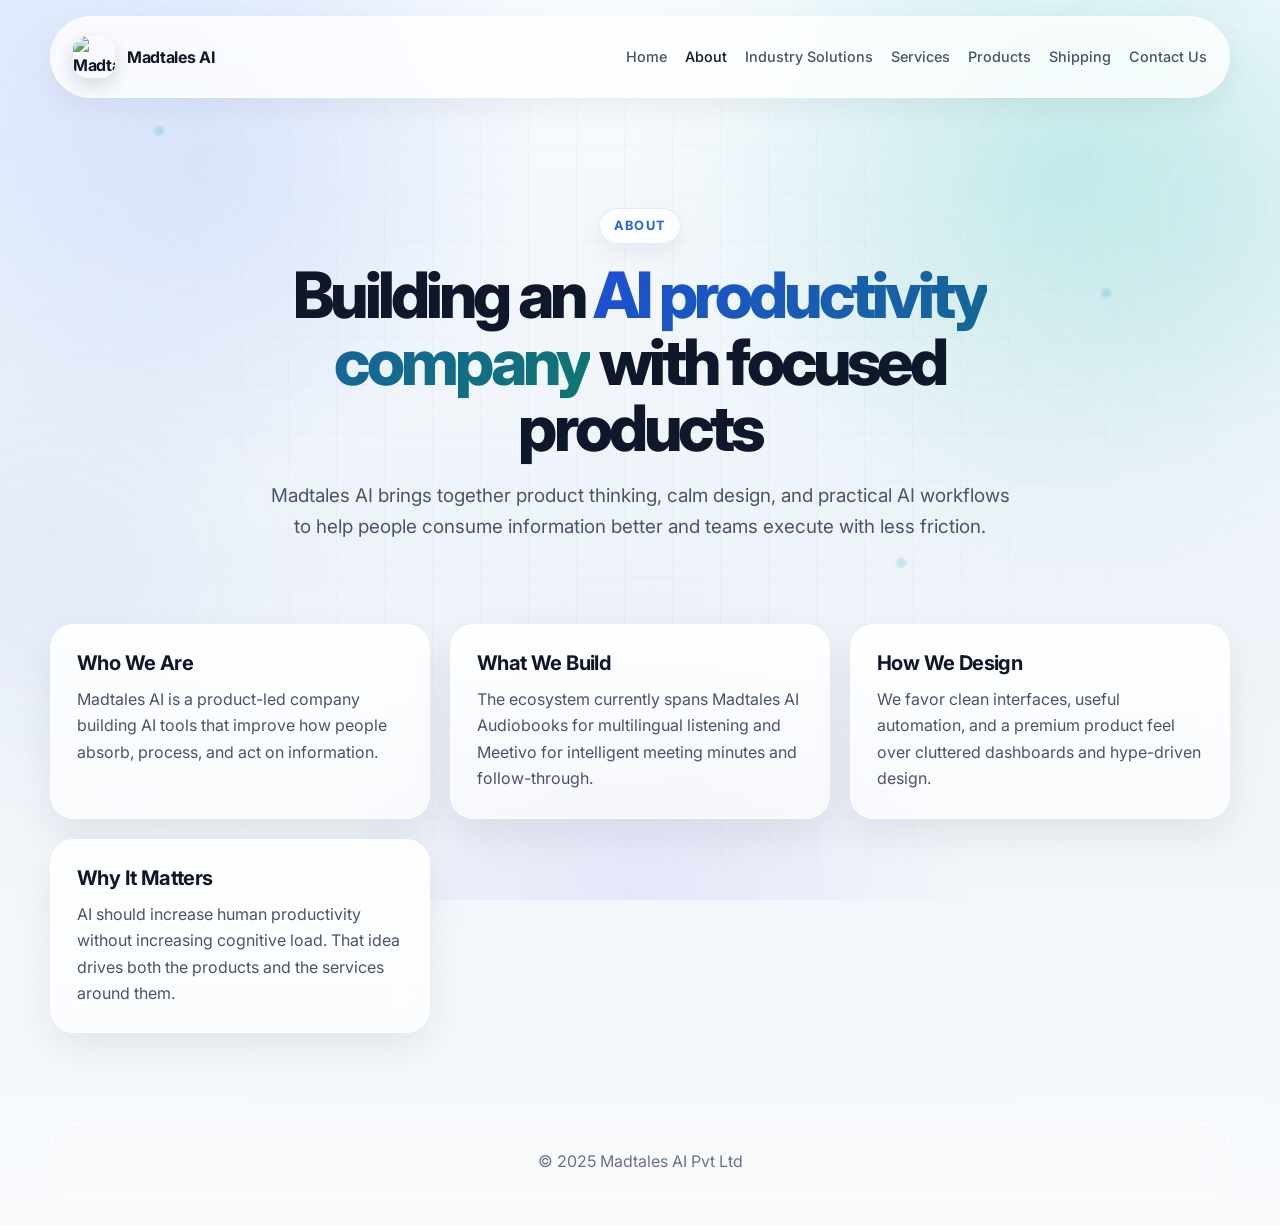
==== about.html @ e560801c "Meetivo updates" ====
<!DOCTYPE html>
<html lang="en">
<head>
  <meta charset="UTF-8">
  <meta name="viewport" content="width=device-width, initial-scale=1.0">
  <title>About | Madtales AI</title>
  <meta name="description" content="Learn about Madtales AI, the company behind Madtales AI Audiobooks and Meetivo, focused on AI productivity, AI audiobooks, and meeting intelligence.">
  <meta name="robots" content="index, follow">
  <link rel="canonical" href="https://madtalesai.com/about.html">
  <meta property="og:title" content="About | Madtales AI">
  <meta property="og:description" content="The AI productivity company behind Madtales and Meetivo.">
  <meta property="og:type" content="website">
  <meta property="og:url" content="https://madtalesai.com/about.html">
  <meta property="og:image" content="https://madtalesai.com/app_icon.png">
  <meta name="twitter:card" content="summary_large_image">
  <meta name="twitter:title" content="About | Madtales AI">
  <meta name="twitter:description" content="The AI productivity company behind Madtales and Meetivo.">
  <meta name="twitter:image" content="https://madtalesai.com/app_icon.png">
  <link rel="icon" href="MADTALES LOGO.jpeg">
  <link rel="preconnect" href="https://fonts.googleapis.com">
  <link rel="preconnect" href="https://fonts.gstatic.com" crossorigin>
  <link href="https://fonts.googleapis.com/css2?family=Inter:wght@400;500;600;700;800&display=swap" rel="stylesheet">
  <link rel="stylesheet" href="style.css">
</head>
<body>
  <div class="bg-decoration"></div>
  <div class="particles">
    <div class="particle"></div><div class="particle"></div><div class="particle"></div><div class="particle"></div><div class="particle"></div>
  </div>
  <div class="glow-orb glow-orb-1"></div>
  <div class="glow-orb glow-orb-2"></div>

  <div class="page-shell">
    <nav class="navbar">
      <a href="index.html" class="nav-brand">
        <img src="app_icon.png" alt="Madtales AI logo" class="logo">
        <span class="nav-brand-text">Madtales AI</span>
      </a>
      <div class="nav-right">
        <button class="nav-toggle" id="navToggle" aria-label="Open menu">&#9776;</button>
        <div class="nav-links" id="navLinks">
          <a href="index.html">Home</a>
          <a href="about.html" class="active">About</a>
          <a href="solutions.html">Industry Solutions</a>
          <a href="services.html">Services</a>
          <a href="products.html">Products</a>
          <a href="shipping.html">Shipping</a>
          <a href="index.html#contact">Contact Us</a>
        </div>
      </div>
    </nav>

    <section class="main">
      <div class="main-content fade-in">
        <span class="main-badge">About</span>
        <h1 class="main-title">Building an <span class="main-highlight">AI productivity company</span> with focused products</h1>
        <p class="main-subtitle">Madtales AI brings together product thinking, calm design, and practical AI workflows to help people consume information better and teams execute with less friction.</p>
      </div>
    </section>

    <section class="about-section">
      <div class="about-grid">
        <div class="about-card fade-in">
          <h3>Who We Are</h3>
          <p>Madtales AI is a product-led company building AI tools that improve how people absorb, process, and act on information.</p>
        </div>
        <div class="about-card fade-in">
          <h3>What We Build</h3>
          <p>The ecosystem currently spans Madtales AI Audiobooks for multilingual listening and Meetivo for intelligent meeting minutes and follow-through.</p>
        </div>
        <div class="about-card fade-in">
          <h3>How We Design</h3>
          <p>We favor clean interfaces, useful automation, and a premium product feel over cluttered dashboards and hype-driven design.</p>
        </div>
        <div class="about-card fade-in">
          <h3>Why It Matters</h3>
          <p>AI should increase human productivity without increasing cognitive load. That idea drives both the products and the services around them.</p>
        </div>
      </div>
    </section>

    <footer class="footer">
      <p>&copy; 2025 Madtales AI Pvt Ltd</p>
    </footer>
  </div>

  <script src="script.js"></script>
</body>
</html>
---- style.css ----
:root {
  --bg: #f5f7fb;
  --bg-elevated: rgba(255, 255, 255, 0.72);
  --bg-elevated-strong: rgba(255, 255, 255, 0.9);
  --bg-panel: #ffffff;
  --bg-dark: #0f172a;
  --text: #0f172a;
  --text-soft: #475569;
  --text-muted: #64748b;
  --text-inverse: #f8fafc;
  --line: rgba(148, 163, 184, 0.28);
  --line-strong: rgba(100, 116, 139, 0.36);
  --brand: #2563eb;
  --brand-strong: #1d4ed8;
  --brand-soft: rgba(37, 99, 235, 0.12);
  --accent: #14b8a6;
  --accent-soft: rgba(20, 184, 166, 0.14);
  --violet-soft: rgba(99, 102, 241, 0.14);
  --shadow-lg: 0 24px 72px rgba(15, 23, 42, 0.12);
  --shadow-md: 0 16px 38px rgba(15, 23, 42, 0.08);
  --shadow-sm: 0 8px 20px rgba(15, 23, 42, 0.06);
  --gradient-brand: linear-gradient(135deg, #2563eb 0%, #14b8a6 100%);
  --gradient-surface: linear-gradient(180deg, rgba(255, 255, 255, 0.88), rgba(255, 255, 255, 0.6));
  --radius-xl: 32px;
  --radius-lg: 24px;
  --radius-md: 18px;
  --radius-sm: 12px;
  --nav-height: 82px;
  --font-main: "Inter", -apple-system, BlinkMacSystemFont, "Segoe UI", sans-serif;
}

* {
  box-sizing: border-box;
  margin: 0;
  padding: 0;
}

html {
  scroll-behavior: smooth;
}

body {
  font-family: var(--font-main);
  background:
    radial-gradient(circle at top left, rgba(37, 99, 235, 0.09), transparent 32%),
    radial-gradient(circle at 85% 12%, rgba(20, 184, 166, 0.1), transparent 30%),
    linear-gradient(180deg, #f8fbff 0%, #eef3f9 46%, #f8fafc 100%);
  color: var(--text);
  line-height: 1.65;
  -webkit-font-smoothing: antialiased;
  overflow-x: hidden;
}

body::before {
  content: "";
  position: fixed;
  inset: 0;
  background-image:
    linear-gradient(rgba(148, 163, 184, 0.05) 1px, transparent 1px),
    linear-gradient(90deg, rgba(148, 163, 184, 0.05) 1px, transparent 1px);
  background-size: 48px 48px;
  mask-image: radial-gradient(circle at center, black 35%, transparent 78%);
  pointer-events: none;
  z-index: -5;
}

a {
  color: inherit;
}

img,
video {
  display: block;
  max-width: 100%;
}

.bg-decoration,
.particles,
.glow-orb,
.bg-svg {
  position: fixed;
  inset: 0;
  pointer-events: none;
}

.bg-decoration {
  background:
    radial-gradient(circle at 16% 18%, rgba(37, 99, 235, 0.09), transparent 25%),
    radial-gradient(circle at 82% 20%, rgba(20, 184, 166, 0.12), transparent 26%),
    radial-gradient(circle at 50% 100%, rgba(99, 102, 241, 0.1), transparent 30%);
  z-index: -4;
}

.particles {
  z-index: -3;
}

.particle {
  position: absolute;
  width: 10px;
  height: 10px;
  border-radius: 999px;
  background: linear-gradient(135deg, rgba(37, 99, 235, 0.12), rgba(20, 184, 166, 0.26));
  filter: blur(1px);
  animation: float 14s linear infinite;
}

.particle:nth-child(1) { top: 14%; left: 12%; animation-delay: -1s; }
.particle:nth-child(2) { top: 32%; left: 86%; animation-delay: -5s; }
.particle:nth-child(3) { top: 74%; left: 18%; animation-delay: -9s; }
.particle:nth-child(4) { top: 62%; left: 70%; animation-delay: -3s; }
.particle:nth-child(5) { top: 86%; left: 54%; animation-delay: -7s; }
.particle:nth-child(6) { top: 22%; left: 48%; animation-delay: -11s; }
.particle:nth-child(7) { top: 52%; left: 8%; animation-delay: -2s; }
.particle:nth-child(8) { top: 8%; left: 66%; animation-delay: -6s; }
.particle:nth-child(9) { top: 46%; left: 42%; animation-delay: -10s; }
.particle:nth-child(10) { top: 90%; left: 88%; animation-delay: -4s; }

.glow-orb {
  z-index: -2;
  border-radius: 50%;
  filter: blur(90px);
  opacity: 0.36;
}

.glow-orb-1 {
  inset: auto auto 18% -8%;
  width: 320px;
  height: 320px;
  background: rgba(37, 99, 235, 0.14);
}

.glow-orb-2 {
  inset: 8% -6% auto auto;
  width: 280px;
  height: 280px;
  background: rgba(20, 184, 166, 0.16);
}

.glow-orb-3 {
  inset: 45% auto auto 38%;
  width: 200px;
  height: 200px;
  background: rgba(99, 102, 241, 0.12);
}

.page-shell {
  position: relative;
  z-index: 1;
}

.container {
  width: min(1180px, calc(100% - 48px));
  margin: 0 auto;
}

.navbar {
  position: sticky;
  top: 0;
  z-index: 1000;
  display: flex;
  align-items: center;
  justify-content: space-between;
  gap: 20px;
  width: min(1180px, calc(100% - 24px));
  height: var(--nav-height);
  margin: 16px auto 0;
  padding: 16px 22px;
  border: 1px solid rgba(255, 255, 255, 0.72);
  border-radius: 999px;
  background: rgba(255, 255, 255, 0.78);
  backdrop-filter: blur(20px);
  box-shadow: 0 10px 30px rgba(15, 23, 42, 0.06);
}

.minimal-navbar {
  border-radius: 24px;
}

.nav-brand {
  display: inline-flex;
  align-items: center;
  gap: 12px;
  text-decoration: none;
  color: var(--text);
  font-weight: 700;
  letter-spacing: -0.02em;
}

.nav-brand-text {
  font-size: 1rem;
}

.logo {
  width: 42px;
  height: 42px;
  border-radius: 14px;
  object-fit: cover;
  box-shadow: 0 8px 18px rgba(15, 23, 42, 0.14);
}

.nav-right {
  display: flex;
  align-items: center;
  gap: 18px;
}

.nav-links {
  display: flex;
  align-items: center;
  gap: 18px;
}

.nav-links a {
  color: var(--text-soft);
  text-decoration: none;
  font-size: 0.9rem;
  font-weight: 500;
  transition: color 0.2s ease, opacity 0.2s ease;
}

.nav-links a:hover,
.nav-links a.active {
  color: var(--text);
}

.nav-actions {
  display: flex;
  align-items: center;
  gap: 10px;
}

.nav-toggle {
  display: none;
  width: 44px;
  height: 44px;
  border: 1px solid var(--line);
  border-radius: 14px;
  background: rgba(255, 255, 255, 0.68);
  color: var(--text);
  font-size: 1.3rem;
  line-height: 1;
  cursor: pointer;
}

.button,
.nav-cta,
.cta-link,
.product-cta,
.contact-email {
  display: inline-flex;
  align-items: center;
  justify-content: center;
  gap: 10px;
  min-height: 48px;
  padding: 0 20px;
  border-radius: 999px;
  font-size: 0.9rem;
  font-weight: 600;
  text-decoration: none;
  transition: transform 0.25s ease, box-shadow 0.25s ease, background 0.25s ease, border-color 0.25s ease;
}

.button:hover,
.nav-cta:hover,
.cta-link:hover,
.product-cta:hover,
.contact-email:hover {
  transform: translateY(-2px);
}

.button-primary,
.nav-cta,
.product-cta {
  border: 1px solid transparent;
  color: var(--text-inverse);
  background: var(--gradient-brand);
  box-shadow: 0 16px 30px rgba(37, 99, 235, 0.2);
}

.button-secondary,
.cta-link,
.contact-email,
.button-ghost {
  border: 1px solid var(--line);
  color: var(--text);
  background: rgba(255, 255, 255, 0.66);
  backdrop-filter: blur(18px);
}

.button-ghost {
  min-height: 44px;
  padding: 0 16px;
}

.main,
.page-hero {
  padding: 110px 0 40px;
}

.main {
  min-height: auto;
  text-align: center;
}

.main-content,
.page-hero-content {
  width: min(860px, calc(100% - 48px));
  margin: 0 auto;
}

.main-badge,
.eyebrow {
  display: inline-flex;
  align-items: center;
  gap: 10px;
  min-height: 36px;
  padding: 0 14px;
  border: 1px solid rgba(37, 99, 235, 0.12);
  border-radius: 999px;
  background: rgba(255, 255, 255, 0.72);
  box-shadow: 0 10px 24px rgba(15, 23, 42, 0.06);
  color: var(--brand);
  font-size: 0.8rem;
  font-weight: 700;
  letter-spacing: 0.08em;
  text-transform: uppercase;
}

.main-title,
.hero-title {
  margin-top: 18px;
  font-size: clamp(2.3rem, 5vw, 4.8rem);
  line-height: 1.04;
  letter-spacing: -0.06em;
  font-weight: 800;
}

.main-subtitle,
.hero-subtitle {
  max-width: 760px;
  margin: 18px auto 0;
  color: var(--text-soft);
  font-size: clamp(1rem, 1.5vw, 1.18rem);
}

.main-highlight,
.hero-highlight,
.gradient-text {
  background: linear-gradient(135deg, #1d4ed8 0%, #0f766e 100%);
  -webkit-background-clip: text;
  background-clip: text;
  color: transparent;
}

.hero {
  padding: 54px 0 40px;
}

.hero-grid,
.hero-main {
  display: grid;
  grid-template-columns: 1.08fr 0.92fr;
  gap: 34px;
  align-items: center;
  width: min(1180px, calc(100% - 48px));
  margin: 0 auto;
}

.hero-copy,
.hero-content {
  display: flex;
  flex-direction: column;
  align-items: flex-start;
}

.hero-copy .hero-subtitle,
.hero-content .hero-subtitle,
.hero-content .subtitle {
  margin-left: 0;
  margin-right: 0;
  max-width: 680px;
}

.hero-actions,
.hero-cta-row {
  display: flex;
  flex-wrap: wrap;
  gap: 14px;
  margin-top: 28px;
}

.hero-metrics,
.stats-row {
  display: grid;
  grid-template-columns: repeat(3, minmax(0, 1fr));
  gap: 14px;
  width: 100%;
  margin-top: 30px;
}

.metric,
.stat-chip {
  display: flex;
  flex-direction: column;
  justify-content: flex-start;
  min-height: 100%;
  padding: 16px 18px;
  border: 1px solid var(--line);
  border-radius: 20px;
  background: rgba(255, 255, 255, 0.58);
  backdrop-filter: blur(18px);
}

.metric strong,
.stat-chip strong {
  display: block;
  font-size: 1.4rem;
  line-height: 1;
  letter-spacing: -0.04em;
  white-space: nowrap;
}

.metric-highlight {
  color: #1d4ed8;
}

.metric > span,
.stat-chip > span {
  display: block;
  margin-top: 8px;
  color: var(--text-muted);
  font-size: 0.92rem;
}

.glass-panel,
.hero-visual,
.feature-card,
.about-card,
.insight-card,
.story-card,
.shipping-card,
.contact-card,
.privacy-policy,
.legal-container,
.feature-list-card,
.solution-card,
.product-showcase,
.product-detail-card,
.visual-card,
.compare-card,
.spotlight-card,
.service-panel,
.cta-panel,
.product-card,
.media-frame,
.tile,
.about-tile,
.mt100-visual {
  background: var(--gradient-surface);
  border: 1px solid rgba(255, 255, 255, 0.75);
  box-shadow: var(--shadow-md);
  backdrop-filter: blur(18px);
}

.hero-visual,
.media-frame,
.product-showcase,
.visual-card {
  position: relative;
  overflow: hidden;
  border-radius: var(--radius-xl);
}

.hero-visual {
  padding: 26px;
}

.hero-visual::before,
.product-showcase::before,
.visual-card::before {
  content: "";
  position: absolute;
  inset: 0;
  background:
    radial-gradient(circle at top left, rgba(37, 99, 235, 0.16), transparent 34%),
    radial-gradient(circle at bottom right, rgba(20, 184, 166, 0.18), transparent 36%);
  pointer-events: none;
}

.hero-visual-card {
  position: relative;
  padding: 28px;
  border-radius: 28px;
  background:
    radial-gradient(circle at top left, rgba(37, 99, 235, 0.22), transparent 28%),
    radial-gradient(circle at bottom right, rgba(20, 184, 166, 0.18), transparent 30%),
    linear-gradient(180deg, rgba(15, 23, 42, 0.98), rgba(15, 23, 42, 0.92));
  color: var(--text-inverse);
  min-height: 460px;
  box-shadow:
    inset 0 1px 0 rgba(255, 255, 255, 0.06),
    0 24px 60px rgba(15, 23, 42, 0.2);
}

.hero-visual-card .visual-label {
  display: inline-flex;
  min-height: 30px;
  padding: 0 12px;
  border-radius: 999px;
  align-items: center;
  background: rgba(255, 255, 255, 0.08);
  font-size: 0.8rem;
  color: rgba(248, 250, 252, 0.78);
}

.visual-topbar {
  display: flex;
  align-items: center;
  justify-content: space-between;
  gap: 16px;
  margin-bottom: 18px;
}

.visual-dots {
  display: inline-flex;
  gap: 8px;
}

.visual-dots span {
  width: 10px;
  height: 10px;
  border-radius: 999px;
  background: rgba(255, 255, 255, 0.2);
}

.visual-dots span:nth-child(1) {
  background: rgba(248, 113, 113, 0.8);
}

.visual-dots span:nth-child(2) {
  background: rgba(250, 204, 21, 0.8);
}

.visual-dots span:nth-child(3) {
  background: rgba(74, 222, 128, 0.8);
}

.visual-status {
  display: inline-flex;
  align-items: center;
  gap: 10px;
  min-height: 32px;
  padding: 0 12px;
  border-radius: 999px;
  background: rgba(255, 255, 255, 0.06);
  border: 1px solid rgba(255, 255, 255, 0.08);
  font-size: 0.78rem;
  color: rgba(226, 232, 240, 0.82);
}

.visual-status::before {
  content: "";
  width: 8px;
  height: 8px;
  border-radius: 999px;
  background: #22c55e;
  box-shadow: 0 0 12px rgba(34, 197, 94, 0.6);
}

.hero-visual-card h3 {
  margin-top: 18px;
  font-size: clamp(1.8rem, 4vw, 2.5rem);
  line-height: 1.05;
  letter-spacing: -0.04em;
}

.hero-visual-card p {
  margin-top: 14px;
  color: rgba(226, 232, 240, 0.78);
}

.visual-stack {
  display: grid;
  gap: 16px;
  margin-top: 28px;
}

.visual-meta-strip {
  display: grid;
  grid-template-columns: repeat(3, minmax(0, 1fr));
  gap: 12px;
}

.visual-meta-card {
  padding: 14px 14px 12px;
  border-radius: 16px;
  background: rgba(255, 255, 255, 0.06);
  border: 1px solid rgba(255, 255, 255, 0.08);
}

.visual-meta-card strong {
  display: block;
  font-size: 0.95rem;
  color: #f8fafc;
}

.visual-meta-card span {
  display: block;
  margin-top: 6px;
  font-size: 0.8rem;
  color: rgba(226, 232, 240, 0.72);
}

.visual-chip-row {
  display: flex;
  flex-wrap: wrap;
  gap: 10px;
}

.visual-chip {
  display: inline-flex;
  min-height: 36px;
  align-items: center;
  padding: 0 14px;
  border: 1px solid rgba(255, 255, 255, 0.12);
  border-radius: 999px;
  background: rgba(255, 255, 255, 0.06);
  font-size: 0.88rem;
}

.dashboard-grid {
  display: grid;
  grid-template-columns: repeat(auto-fit, minmax(220px, 1fr));
  gap: 24px;
  align-items: stretch;
}

.dashboard-card {
  padding: 18px;
  border-radius: 20px;
  background: rgba(255, 255, 255, 0.06);
  border: 1px solid rgba(255, 255, 255, 0.08);
}

.dashboard-card h4 {
  font-size: 0.92rem;
  color: rgba(226, 232, 240, 0.76);
  font-weight: 600;
}

.dashboard-card strong {
  display: block;
  margin-top: 14px;
  font-size: 2rem;
  letter-spacing: -0.04em;
}

.dashboard-list {
  display: grid;
  gap: 10px;
  margin-top: 14px;
}

.dashboard-list-item {
  padding: 12px 14px;
  border-radius: 16px;
  background: rgba(255, 255, 255, 0.07);
  font-size: 0.92rem;
}

.section,
.products,
.features-section,
.insights,
.about-section,
.privacy-policy-section,
.legal,
.shipping,
.solutions-layout,
.page-section {
  padding: 42px 0 90px;
}

.section-header {
  width: min(760px, 100%);
  margin: 0 auto 28px;
  text-align: center;
}

.section-header.align-left {
  margin-left: 0;
  text-align: left;
}

.section-header h2 {
  font-size: clamp(1.8rem, 3.6vw, 2.8rem);
  line-height: 1.08;
  letter-spacing: -0.05em;
}

.section-subtitle {
  margin-top: 14px;
  color: var(--text-soft);
  font-size: 0.98rem;
}

.grid-2,
.products-container,
.split-grid,
.compare-grid,
.cta-grid,
.solution-split,
.service-grid {
  display: grid;
  grid-template-columns: repeat(2, minmax(0, 1fr));
  gap: 24px;
}

.grid-3,
.features-grid,
.about-grid,
.insights-grid,
.stories-grid,
.shipping-grid,
.product-grid,
.solution-grid,
.value-grid,
.card-grid {
  display: grid;
  grid-template-columns: repeat(3, minmax(0, 1fr));
  gap: 20px;
}

.grid-4,
.mini-grid {
  display: grid;
  grid-template-columns: repeat(4, minmax(0, 1fr));
  gap: 18px;
}

.feature-card,
.about-card,
.insight-card,
.story-card,
.shipping-card,
.product-card,
.solution-card,
.service-panel,
.tile,
.about-tile,
.spotlight-card {
  border-radius: var(--radius-lg);
  padding: 26px;
  transition: transform 0.28s ease, box-shadow 0.28s ease, border-color 0.28s ease;
  position: relative;
  overflow: hidden;
}

.product-card {
  display: flex;
  flex-direction: column;
}

.feature-card:hover,
.about-card:hover,
.insight-card:hover,
.story-card:hover,
.shipping-card:hover,
.product-card:hover,
.solution-card:hover,
.service-panel:hover,
.tile:hover,
.about-tile:hover,
.spotlight-card:hover {
  transform: translateY(-6px);
  box-shadow: var(--shadow-lg);
}

.feature-card::before,
.product-card::before,
.compare-card::before,
.product-detail-card::before,
.product-showcase::after,
.visual-card::after {
  content: "";
  position: absolute;
  inset: 0;
  background: linear-gradient(135deg, rgba(255, 255, 255, 0.22), transparent 42%);
  pointer-events: none;
}

.feature-card h3,
.about-card h3,
.insight-card h3,
.story-card h3,
.shipping-card h3,
.product-card h3,
.solution-card h3,
.service-panel h3,
.spotlight-card h3 {
  font-size: 1.26rem;
  line-height: 1.15;
  letter-spacing: -0.03em;
}

.feature-card p,
.about-card p,
.insight-card p,
.story-card p,
.shipping-card p,
.shipping-card li,
.product-card p,
.solution-card p,
.service-panel p,
.spotlight-card p,
.privacy-policy p,
.privacy-policy li,
.legal p,
.legal li {
  color: var(--text-soft);
}

.feature-card p,
.about-card p,
.insight-card p,
.story-card p,
.shipping-card p,
.product-card p,
.solution-card p,
.service-panel p,
.spotlight-card p {
  margin-top: 12px;
}

.feature-list,
.product-features,
.list-stack,
.bullet-list {
  display: grid;
  gap: 14px;
  margin-top: 24px;
}

.feature-item,
.list-item {
  display: flex;
  gap: 14px;
  align-items: flex-start;
  padding: 16px 18px;
  border: 1px solid rgba(148, 163, 184, 0.24);
  border-radius: 18px;
  background: rgba(255, 255, 255, 0.58);
}

.feature-icon {
  position: relative;
  width: 42px;
  height: 42px;
  flex: 0 0 42px;
  border-radius: 14px;
  background: linear-gradient(145deg, rgba(37, 99, 235, 0.2), rgba(20, 184, 166, 0.2));
  border: 1px solid rgba(148, 163, 184, 0.22);
  color: transparent;
  display: inline-flex;
  align-items: center;
  justify-content: center;
  font-size: 0;
  overflow: hidden;
}

.feature-icon::before {
  content: "";
  position: absolute;
  top: 9px;
  left: 9px;
  right: 9px;
  height: 12px;
  border-radius: 7px;
  background: linear-gradient(135deg, rgba(59, 130, 246, 0.9), rgba(20, 184, 166, 0.72));
}

.feature-icon::after {
  content: "";
  position: absolute;
  left: 9px;
  right: 12px;
  bottom: 10px;
  height: 3px;
  border-radius: 999px;
  background: rgba(255, 255, 255, 0.88);
  box-shadow: 0 -7px 0 0 rgba(255, 255, 255, 0.5);
}

.icon-pill,
.story-icon,
.insight-icon,
.vision-icon {
  width: 42px;
  height: 42px;
  flex: 0 0 42px;
  border-radius: 14px;
  background: linear-gradient(135deg, rgba(37, 99, 235, 0.16), rgba(20, 184, 166, 0.2));
  color: var(--brand);
  display: inline-flex;
  align-items: center;
  justify-content: center;
  font-size: 1rem;
  font-weight: 700;
}

.feature-text h4,
.list-item h4 {
  font-size: 1rem;
  line-height: 1.2;
}

.feature-text p,
.list-item p {
  margin-top: 6px;
  color: var(--text-soft);
  font-size: 0.94rem;
}

.tile-image {
  width: 100%;
  aspect-ratio: 16 / 10;
  overflow: hidden;
  border-radius: 20px;
  background: rgba(255, 255, 255, 0.68);
  border: 1px solid rgba(148, 163, 184, 0.22);
}

.tile-image img,
.media-frame img,
.media-frame video {
  width: 100%;
  height: 100%;
  object-fit: cover;
}

.showcase-banner {
  padding: 20px;
  border-radius: 24px;
  background: linear-gradient(135deg, rgba(37, 99, 235, 0.08), rgba(20, 184, 166, 0.08));
  border: 1px solid rgba(148, 163, 184, 0.2);
}

.showcase-kicker {
  color: var(--brand);
  font-size: 0.8rem;
  font-weight: 700;
  letter-spacing: 0.1em;
  text-transform: uppercase;
}

.showcase-title {
  margin-top: 10px;
  font-size: clamp(1.55rem, 3.5vw, 2.35rem);
  line-height: 1.06;
  letter-spacing: -0.04em;
}

.showcase-text {
  margin-top: 10px;
  color: var(--text-soft);
}

.hero-carousel,
.carousel-container,
.carousel,
.carousel-slides,
.carousel-nav,
.hero-carousel-track,
.hero-carousel-slide,
.hero-dot,
.hero-carousel-dots {
  all: unset;
}

.value-strip,
.mt100-value-grid {
  display: grid;
  grid-template-columns: repeat(3, minmax(0, 1fr));
  gap: 16px;
  margin-top: 26px;
}

.value-pill,
.mt100-value {
  padding: 18px;
  border-radius: 18px;
  border: 1px solid rgba(148, 163, 184, 0.24);
  background: rgba(255, 255, 255, 0.58);
  text-align: center;
  font-weight: 600;
}

.solution-layout,
.product-layout {
  display: grid;
  gap: 24px;
}

.product-showcase,
.product-detail-card,
.feature-list-card,
.compare-card,
.cta-panel,
.contact-card,
.privacy-policy,
.legal-container,
.mt100-visual {
  border-radius: var(--radius-xl);
  padding: 30px;
}

.product-detail-card h2,
.feature-list-card h2,
.compare-card h2,
.cta-panel h2,
.contact-card h2,
.privacy-policy h3,
.legal h2 {
  line-height: 1.08;
  letter-spacing: -0.04em;
}

.product-kicker {
  font-size: 0.8rem;
  font-weight: 700;
  letter-spacing: 0.12em;
  text-transform: uppercase;
  color: var(--brand);
}

.product-title {
  margin-top: 12px;
  font-size: clamp(2rem, 4.4vw, 3.5rem);
  line-height: 1.03;
  letter-spacing: -0.05em;
}

.product-description {
  margin-top: 14px;
  color: var(--text-soft);
  font-size: 0.98rem;
}

.mini-stat-row {
  display: flex;
  flex-wrap: wrap;
  gap: 12px;
  margin-top: 20px;
}

.mini-stat {
  display: inline-flex;
  align-items: center;
  min-height: 38px;
  padding: 0 14px;
  border-radius: 999px;
  background: rgba(255, 255, 255, 0.66);
  border: 1px solid rgba(148, 163, 184, 0.22);
  color: var(--text-soft);
  font-size: 0.88rem;
}

.mini-stat.emphasis,
.visual-chip.emphasis {
  color: #1e3a8a;
  border-color: rgba(96, 165, 250, 0.28);
  background: rgba(59, 130, 246, 0.16);
  font-weight: 700;
}

.visual-card {
  padding: 22px;
}

.visual-card img,
.visual-card video {
  border-radius: 22px;
}

.visual-note {
  margin-top: 14px;
  color: var(--text-muted);
  font-size: 0.92rem;
}

.compare-card ul,
.privacy-policy ul,
.legal ul,
.shipping-card ul {
  margin-top: 12px;
  padding-left: 18px;
}

.compare-card li,
.privacy-policy li,
.legal li,
.shipping-card li {
  margin-top: 8px;
}

.cta-panel,
.contact-card {
  text-align: center;
}

.cta-panel p,
.contact-card p {
  max-width: 680px;
  margin: 14px auto 0;
  color: var(--text-soft);
}

.contact-buttons {
  display: flex;
  flex-wrap: wrap;
  justify-content: center;
  gap: 12px;
  margin-top: 28px;
}

.app-link-card,
.integration-card {
  display: flex;
  flex-direction: column;
  justify-content: space-between;
  padding: 20px;
  border-radius: 22px;
  border: 1px solid rgba(255, 255, 255, 0.12);
  background: linear-gradient(180deg, rgba(255, 255, 255, 0.08), rgba(255, 255, 255, 0.05));
  color: var(--text-inverse);
  text-decoration: none;
  transition: transform 0.24s ease, background 0.24s ease, border-color 0.24s ease;
  min-height: 100%;
  box-shadow: inset 0 1px 0 rgba(255, 255, 255, 0.04);
}

.app-link-card:hover,
.integration-card:hover {
  transform: translateY(-4px);
  border-color: rgba(255, 255, 255, 0.24);
  background: rgba(255, 255, 255, 0.12);
}

.app-link-card img {
  width: 100%;
  aspect-ratio: 16 / 10;
  object-fit: cover;
  border-radius: 18px;
}

.app-link-card-top {
  width: 100%;
  min-height: 148px;
  border-radius: 18px;
  display: flex;
  align-items: stretch;
  justify-content: stretch;
}

.thumbnail-panel {
  position: relative;
  width: 100%;
  min-height: 148px;
  border-radius: 18px;
  overflow: hidden;
  border: 1px solid rgba(255, 255, 255, 0.12);
  background:
    radial-gradient(circle at top right, rgba(96, 165, 250, 0.22), transparent 24%),
    linear-gradient(145deg, rgba(37, 99, 235, 0.16), rgba(15, 23, 42, 0.18));
}

.thumbnail-panel.meetivo {
  background:
    radial-gradient(circle at top right, rgba(45, 212, 191, 0.22), transparent 24%),
    linear-gradient(145deg, rgba(20, 184, 166, 0.16), rgba(15, 23, 42, 0.18));
}

.thumbnail-panel.meetivo::before {
  content: "";
  position: absolute;
  inset: 14px;
  border-radius: 16px;
  background: linear-gradient(180deg, rgba(15, 23, 42, 0.36), rgba(255, 255, 255, 0.03));
  border: 1px solid rgba(255, 255, 255, 0.08);
}

.app-card-body {
  display: flex;
  flex-direction: column;
  flex-grow: 1;
  padding-top: 0;
}

.thumbnail-line {
  position: absolute;
  left: 20px;
  right: 20px;
  height: 12px;
  border-radius: 12px;
  background: linear-gradient(90deg, rgba(255, 255, 255, 0.88), rgba(191, 219, 254, 0.46));
}

.thumbnail-line.one {
  top: 24px;
  right: 44px;
}

.thumbnail-line.two {
  top: 44px;
  right: 58px;
  opacity: 0.82;
}

.thumbnail-line.three {
  top: 76px;
  right: 24px;
  opacity: 0.68;
}

.thumbnail-pill {
  position: absolute;
  left: 24px;
  bottom: 24px;
  min-height: 28px;
  padding: 0 12px;
  display: inline-flex;
  align-items: center;
  border-radius: 999px;
  background: rgba(255, 255, 255, 0.14);
  color: rgba(255, 255, 255, 0.9);
  font-size: 0.78rem;
  font-weight: 600;
}

.thumbnail-dot {
  position: absolute;
  width: 8px;
  height: 8px;
  border-radius: 999px;
  background: #67e8f9;
  box-shadow: 0 0 12px rgba(103, 232, 249, 0.6);
}

.thumbnail-dot.a {
  top: 22px;
  right: 24px;
}

.thumbnail-dot.b {
  top: 32px;
  right: 36px;
}

.thumbnail-dot.c {
  top: 22px;
  right: 48px;
}

.ai-avatar {
  position: relative;
  display: flex;
  align-items: center;
  justify-content: center;
  width: 64px;
  height: 64px;
  border-radius: 20px;
  background: linear-gradient(145deg, rgba(37, 99, 235, 0.28), rgba(20, 184, 166, 0.2));
  border: 1px solid rgba(255, 255, 255, 0.12);
  box-shadow: inset 0 1px 0 rgba(255, 255, 255, 0.1);
  margin: 18px 0 0 18px;
}

.ai-avatar::before,
.ai-avatar::after {
  content: "";
  position: absolute;
  top: 24px;
  width: 8px;
  height: 8px;
  border-radius: 999px;
  background: #dbeafe;
  box-shadow: 0 0 18px rgba(219, 234, 254, 0.45);
}

.ai-avatar::before {
  left: 18px;
}

.ai-avatar::after {
  right: 18px;
}

.ai-avatar span {
  position: absolute;
  bottom: 14px;
  width: 22px;
  height: 10px;
  border: 3px solid rgba(219, 234, 254, 0.82);
  border-top: 0;
  border-left-color: transparent;
  border-right-color: transparent;
  border-bottom-left-radius: 18px;
  border-bottom-right-radius: 18px;
  background: transparent;
}

.ai-avatar.meeting {
  background: linear-gradient(145deg, rgba(20, 184, 166, 0.24), rgba(99, 102, 241, 0.24));
}

.ai-avatar-grid {
  display: grid;
  grid-template-columns: repeat(auto-fit, minmax(120px, 1fr));
  gap: 16px;
  margin-top: 18px;
}

.ai-mini {
  position: relative;
  min-height: 112px;
  border-radius: 18px;
  background: linear-gradient(180deg, rgba(255, 255, 255, 0.08), rgba(255, 255, 255, 0.05));
  border: 1px solid rgba(255, 255, 255, 0.1);
  overflow: hidden;
  transition: transform 0.3s ease, border-color 0.3s ease, background 0.3s ease;
}

.ai-mini:hover {
  transform: translateY(-6px);
  border-color: rgba(255, 255, 255, 0.22);
  background: linear-gradient(180deg, rgba(255, 255, 255, 0.11), rgba(255, 255, 255, 0.06));
}

.ai-mini::before,
.ai-mini::after {
  content: "";
  position: absolute;
  top: 36px;
  width: 10px;
  height: 10px;
  border-radius: 999px;
  background: rgba(226, 232, 240, 0.92);
}

.ai-mini::before {
  left: 24px;
}

.ai-mini::after {
  right: 24px;
}

.ai-mini span {
  position: absolute;
  left: 50%;
  bottom: 28px;
  width: 24px;
  height: 3px;
  border-radius: 999px;
  background: rgba(226, 232, 240, 0.82);
  transform: translateX(-50%);
}

.app-link-card h4,
.integration-card h4 {
  margin-top: 0;
  font-size: 1.05rem;
  line-height: 1.2;
  color: #f8fafc;
}

.app-link-card p,
.integration-card p {
  margin-top: 8px;
  color: rgba(226, 232, 240, 0.8);
  font-size: 0.92rem;
}

.app-card-description {
  overflow: hidden;
  display: -webkit-box;
  -webkit-line-clamp: 3;
  -webkit-box-orient: vertical;
  min-height: 4.8em;
}

.app-card-badges {
  display: flex;
  flex-wrap: wrap;
  gap: 10px;
  margin-top: auto;
  padding-top: 18px;
}

.app-card-badges .visual-chip {
  min-height: 32px;
  padding: 6px 12px;
  color: rgba(248, 250, 252, 0.92);
}

.hero-visual-card .app-card-badges .visual-chip.emphasis {
  color: rgba(248, 250, 252, 0.92);
  border-color: rgba(255, 255, 255, 0.18);
  background: rgba(255, 255, 255, 0.08);
  font-weight: 600;
}

.product-card .hero-actions {
  margin-top: auto;
  padding-top: 24px;
}

.ai-feel-panel {
  position: relative;
  overflow: hidden;
}

.ai-feel-panel::after {
  content: "";
  position: absolute;
  inset: auto -30px -30px auto;
  width: 180px;
  height: 180px;
  border-radius: 50%;
  background: radial-gradient(circle, rgba(37, 99, 235, 0.18), transparent 62%);
  filter: blur(8px);
  pointer-events: none;
}

.ai-feel-panel::before {
  content: "";
  position: absolute;
  inset: 0;
  background:
    linear-gradient(180deg, rgba(255, 255, 255, 0.04), transparent 22%),
    radial-gradient(circle at 20% 0%, rgba(59, 130, 246, 0.08), transparent 28%);
  pointer-events: none;
}

.contact-layout {
  display: grid;
  grid-template-columns: 0.92fr 1.08fr;
  gap: 24px;
  align-items: stretch;
}

.contact-panel {
  text-align: left;
}

.contact-panel p {
  margin-top: 14px;
  color: var(--text-soft);
}

.contact-points {
  display: grid;
  gap: 12px;
  margin-top: 22px;
}

.contact-point {
  padding: 16px 18px;
  border-radius: 18px;
  border: 1px solid rgba(148, 163, 184, 0.22);
  background: rgba(255, 255, 255, 0.58);
}

.contact-point strong {
  display: block;
  font-size: 0.98rem;
}

.contact-point span {
  display: block;
  margin-top: 4px;
  color: var(--text-muted);
  font-size: 0.92rem;
}

.contact-form {
  display: grid;
  gap: 14px;
  text-align: left;
}

.form-grid {
  display: grid;
  grid-template-columns: repeat(2, minmax(0, 1fr));
  gap: 14px;
}

.form-field {
  display: grid;
  gap: 8px;
}

.form-field label {
  font-size: 0.9rem;
  font-weight: 600;
  color: var(--text-soft);
}

.form-field input,
.form-field select,
.form-field textarea {
  width: 100%;
  padding: 14px 16px;
  border: 1px solid rgba(148, 163, 184, 0.24);
  border-radius: 16px;
  background: rgba(255, 255, 255, 0.72);
  color: var(--text);
  font: inherit;
  resize: vertical;
}

.form-field input:focus,
.form-field select:focus,
.form-field textarea:focus {
  outline: none;
  border-color: rgba(37, 99, 235, 0.42);
  box-shadow: 0 0 0 4px rgba(37, 99, 235, 0.08);
}

.form-note {
  color: var(--text-muted);
  font-size: 0.88rem;
}

.privacy-policy,
.legal-container {
  width: min(980px, calc(100% - 48px));
  margin: 0 auto;
}

.privacy-policy h3,
.legal h3 {
  margin-top: 28px;
  font-size: 1.16rem;
  color: var(--brand);
}

.privacy-policy a,
.legal a {
  color: var(--brand-strong);
}

.shipping-grid,
.about-grid,
.insights-grid,
.features-grid {
  width: min(1180px, calc(100% - 48px));
  margin: 0 auto;
}

.footer {
  width: min(1180px, calc(100% - 48px));
  margin: 0 auto 26px;
  padding: 24px 28px;
  border: 1px solid rgba(255, 255, 255, 0.72);
  border-radius: 24px;
  background: rgba(248, 250, 252, 0.72);
  backdrop-filter: blur(18px);
  color: var(--text-muted);
  text-align: center;
}

.fade-in {
  opacity: 0;
  transform: translateY(28px);
  transition: opacity 0.7s ease, transform 0.7s ease;
}

.fade-in.visible,
.fade-in.show {
  opacity: 1;
  transform: translateY(0);
}

.sr-only {
  position: absolute;
  width: 1px;
  height: 1px;
  padding: 0;
  margin: -1px;
  overflow: hidden;
  clip: rect(0, 0, 0, 0);
  white-space: nowrap;
  border: 0;
}

@keyframes float {
  0% { transform: translate3d(0, 0, 0) scale(0.95); }
  50% { transform: translate3d(0, -18px, 0) scale(1.08); }
  100% { transform: translate3d(0, 0, 0) scale(0.95); }
}

@media (max-width: 1100px) {
  .hero-grid,
  .hero-main,
  .products-container,
  .split-grid,
  .compare-grid,
  .solution-split,
  .service-grid {
    grid-template-columns: 1fr;
  }

  .hero-visual-card {
    min-height: auto;
  }

  .grid-4,
  .mini-grid {
    grid-template-columns: repeat(2, minmax(0, 1fr));
  }

  .grid-3,
  .features-grid,
  .about-grid,
  .insights-grid,
  .stories-grid,
  .shipping-grid,
  .product-grid,
  .solution-grid,
  .value-grid,
  .card-grid {
    grid-template-columns: repeat(2, minmax(0, 1fr));
  }
}

@media (max-width: 860px) {
  .navbar {
    border-radius: 24px;
    padding: 14px 16px;
    height: auto;
    min-height: 72px;
    align-items: flex-start;
  }

  .nav-right {
    position: relative;
    margin-left: auto;
  }

  .nav-toggle {
    display: inline-flex;
    align-items: center;
    justify-content: center;
  }

  .nav-links {
    position: absolute;
    top: calc(100% + 10px);
    right: 0;
    min-width: 240px;
    padding: 16px;
    border: 1px solid rgba(255, 255, 255, 0.8);
    border-radius: 22px;
    background: rgba(248, 250, 252, 0.95);
    box-shadow: var(--shadow-md);
    display: none;
    flex-direction: column;
    align-items: flex-start;
    gap: 12px;
  }

  .nav-links.open {
    display: flex;
  }

  .nav-actions {
    display: none;
  }

  .hero,
  .main,
  .page-hero {
    padding-top: 78px;
  }

  .contact-layout {
    grid-template-columns: 1fr;
  }

  .hero-copy,
  .hero-content {
    align-items: center;
    text-align: center;
  }

  .hero-copy .hero-subtitle,
  .hero-content .hero-subtitle,
  .hero-content .subtitle {
    margin-left: auto;
    margin-right: auto;
  }

  .hero-actions,
  .hero-cta-row,
  .mini-stat-row {
    justify-content: center;
  }

  .visual-meta-strip {
    grid-template-columns: 1fr;
  }

  .hero-metrics,
  .stats-row,
  .value-strip,
  .mt100-value-grid {
    grid-template-columns: 1fr;
  }

  .dashboard-grid {
    grid-template-columns: 1fr;
  }
}

@media (max-width: 640px) {
  .container,
  .main-content,
  .page-hero-content,
  .hero-grid,
  .hero-main,
  .footer,
  .privacy-policy,
  .legal-container,
  .features-grid,
  .about-grid,
  .insights-grid,
  .shipping-grid {
    width: min(100% - 24px, 1180px);
  }

  .feature-card,
  .about-card,
  .insight-card,
  .story-card,
  .shipping-card,
  .product-card,
  .solution-card,
  .service-panel,
  .tile,
  .about-tile,
  .spotlight-card,
  .product-showcase,
  .product-detail-card,
  .feature-list-card,
  .compare-card,
  .cta-panel,
  .contact-card,
  .privacy-policy,
  .legal-container,
  .mt100-visual,
  .hero-visual,
  .visual-card {
    padding: 20px;
    border-radius: 22px;
  }

  .grid-3,
  .features-grid,
  .about-grid,
  .insights-grid,
  .stories-grid,
  .shipping-grid,
  .product-grid,
  .solution-grid,
  .value-grid,
  .card-grid,
  .grid-4,
  .mini-grid {
    grid-template-columns: 1fr;
  }

  .button,
  .nav-cta,
  .cta-link,
  .product-cta,
  .contact-email {
    width: 100%;
  }

  .form-grid {
    grid-template-columns: 1fr;
  }

  .hero-actions,
  .hero-cta-row,
  .contact-buttons {
    width: 100%;
  }
}
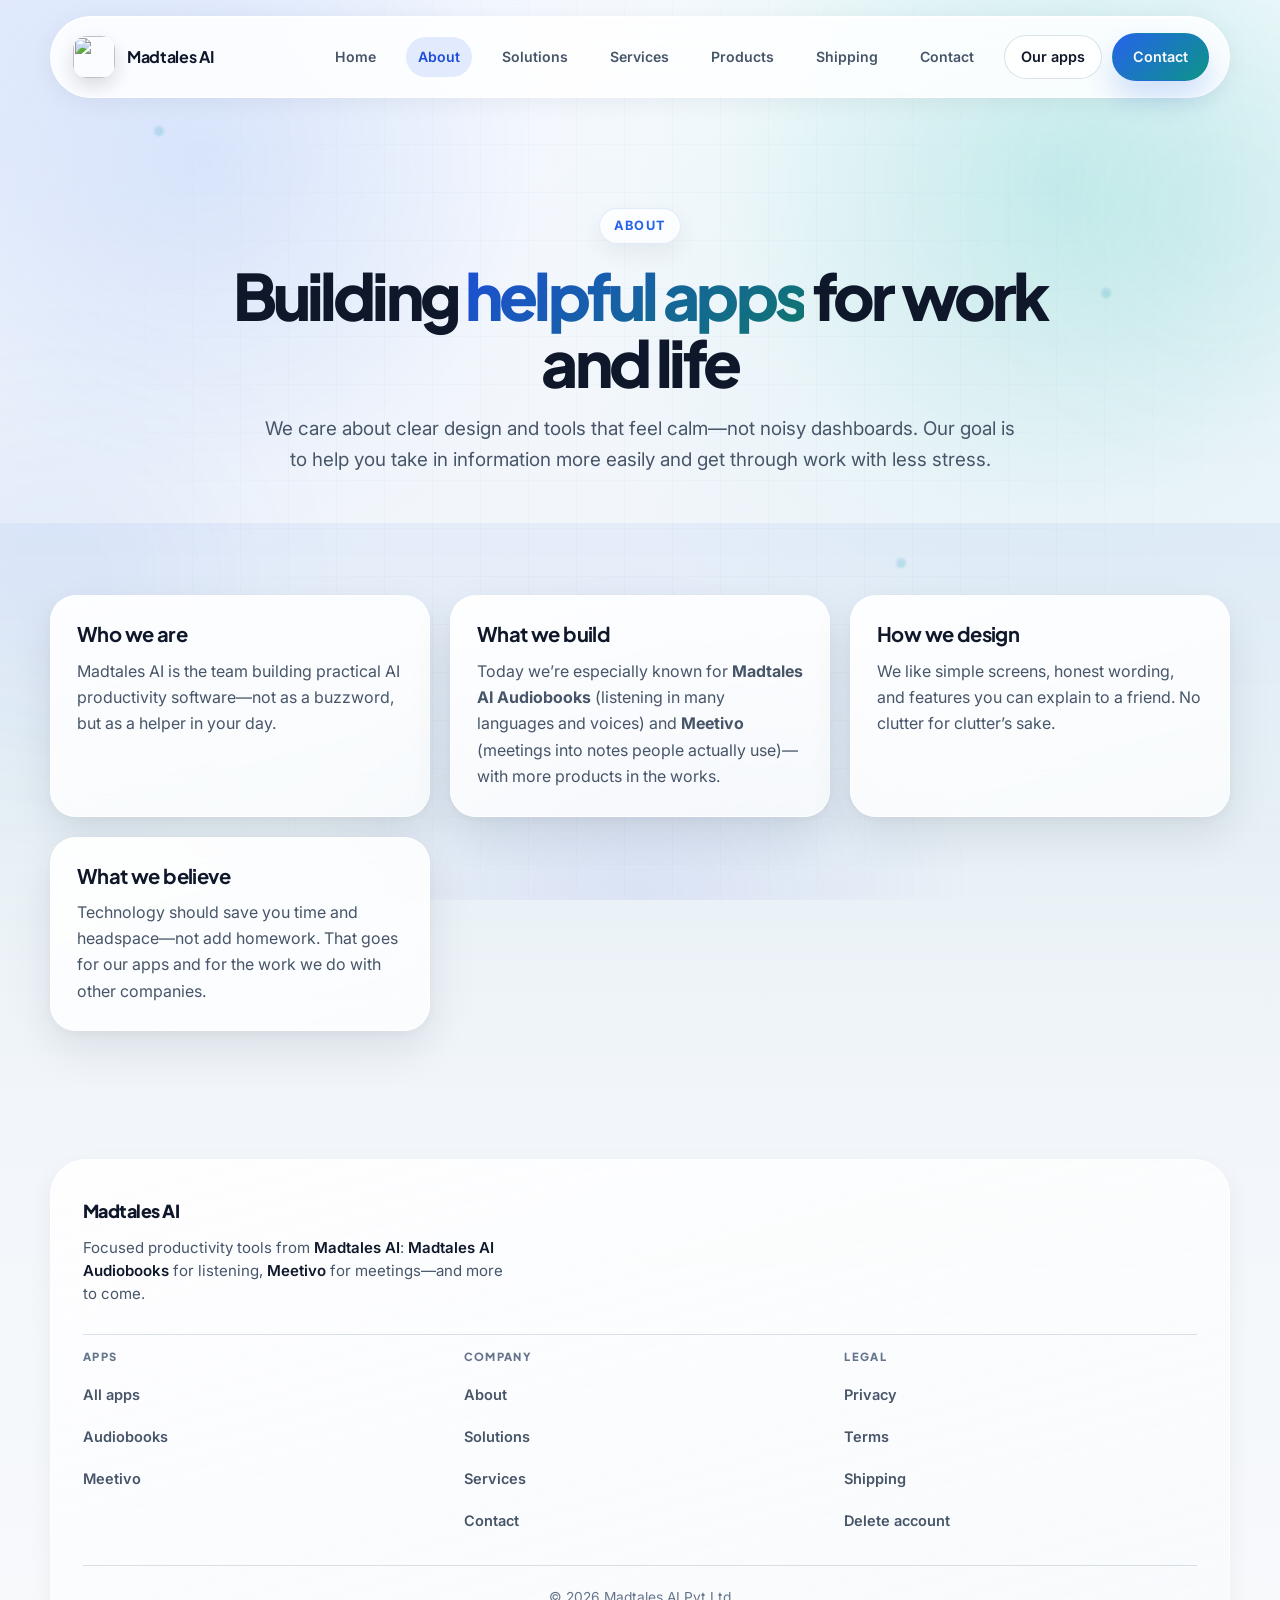
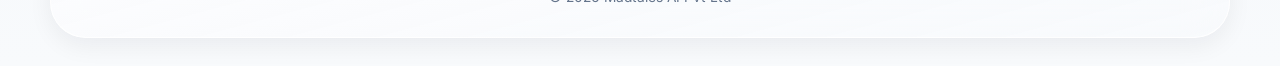
==== commit 1b4169d0: "Updated website" ====
--- a/about.html
+++ b/about.html
@@ -4,25 +4,23 @@
   <meta charset="UTF-8">
   <meta name="viewport" content="width=device-width, initial-scale=1.0">
   <title>About | Madtales AI</title>
-  <meta name="description" content="Learn about Madtales AI, the company behind Madtales AI Audiobooks and Meetivo, focused on AI productivity, AI audiobooks, and meeting intelligence.">
+  <meta name="description" content="Madtales AI builds audiobooks for listening, Meetivo for meeting notes, and more productivity tools. Here’s who we are.">
   <meta name="robots" content="index, follow">
   <link rel="canonical" href="https://madtalesai.com/about.html">
   <meta property="og:title" content="About | Madtales AI">
-  <meta property="og:description" content="The AI productivity company behind Madtales and Meetivo.">
+  <meta property="og:description" content="Madtales AI builds Madtales AI Audiobooks and Meetivo—focused apps for listening and meetings.">
   <meta property="og:type" content="website">
   <meta property="og:url" content="https://madtalesai.com/about.html">
   <meta property="og:image" content="https://madtalesai.com/app_icon.png">
   <meta name="twitter:card" content="summary_large_image">
   <meta name="twitter:title" content="About | Madtales AI">
-  <meta name="twitter:description" content="The AI productivity company behind Madtales and Meetivo.">
+  <meta name="twitter:description" content="We make audiobooks and meeting notes apps—plain and simple.">
   <meta name="twitter:image" content="https://madtalesai.com/app_icon.png">
   <link rel="icon" href="MADTALES LOGO.jpeg">
-  <link rel="preconnect" href="https://fonts.googleapis.com">
-  <link rel="preconnect" href="https://fonts.gstatic.com" crossorigin>
-  <link href="https://fonts.googleapis.com/css2?family=Inter:wght@400;500;600;700;800&display=swap" rel="stylesheet">
   <link rel="stylesheet" href="style.css">
 </head>
 <body>
+  <a class="skip-link" href="#main">Skip to content</a>
   <div class="bg-decoration"></div>
   <div class="particles">
     <div class="particle"></div><div class="particle"></div><div class="particle"></div><div class="particle"></div><div class="particle"></div>
@@ -31,56 +29,92 @@
   <div class="glow-orb glow-orb-2"></div>
 
   <div class="page-shell">
-    <nav class="navbar">
+    <nav class="navbar" aria-label="Main">
       <a href="index.html" class="nav-brand">
-        <img src="app_icon.png" alt="Madtales AI logo" class="logo">
+        <img src="app_icon.png" alt="" class="logo" width="42" height="42">
         <span class="nav-brand-text">Madtales AI</span>
       </a>
       <div class="nav-right">
-        <button class="nav-toggle" id="navToggle" aria-label="Open menu">&#9776;</button>
+        <button class="nav-toggle" id="navToggle" type="button" aria-label="Open menu" aria-expanded="false" aria-controls="navLinks">&#9776;</button>
         <div class="nav-links" id="navLinks">
           <a href="index.html">Home</a>
           <a href="about.html" class="active">About</a>
-          <a href="solutions.html">Industry Solutions</a>
+          <a href="solutions.html">Solutions</a>
           <a href="services.html">Services</a>
           <a href="products.html">Products</a>
           <a href="shipping.html">Shipping</a>
-          <a href="index.html#contact">Contact Us</a>
+          <a href="index.html#contact">Contact</a>
+          <div class="nav-drawer-cta">
+            <a href="products.html" class="button button-ghost nav-drawer-btn">Our apps</a>
+            <a href="index.html#contact" class="button button-primary nav-drawer-btn">Contact us</a>
+          </div>
+        </div>
+        <div class="nav-actions">
+          <a href="products.html" class="button button-ghost">Our apps</a>
+          <a href="index.html#contact" class="nav-cta">Contact</a>
         </div>
       </div>
     </nav>
 
+    <main id="main">
     <section class="main">
       <div class="main-content fade-in">
         <span class="main-badge">About</span>
-        <h1 class="main-title">Building an <span class="main-highlight">AI productivity company</span> with focused products</h1>
-        <p class="main-subtitle">Madtales AI brings together product thinking, calm design, and practical AI workflows to help people consume information better and teams execute with less friction.</p>
+        <h1 class="main-title">Building <span class="main-highlight">helpful apps</span> for work and life</h1>
+        <p class="main-subtitle">We care about clear design and tools that feel calm—not noisy dashboards. Our goal is to help you take in information more easily and get through work with less stress.</p>
       </div>
     </section>
 
-    <section class="about-section">
+    <section class="about-section section--band">
       <div class="about-grid">
         <div class="about-card fade-in">
-          <h3>Who We Are</h3>
-          <p>Madtales AI is a product-led company building AI tools that improve how people absorb, process, and act on information.</p>
+          <h3>Who we are</h3>
+          <p>Madtales AI is the team building practical AI productivity software—not as a buzzword, but as a helper in your day.</p>
         </div>
         <div class="about-card fade-in">
-          <h3>What We Build</h3>
-          <p>The ecosystem currently spans Madtales AI Audiobooks for multilingual listening and Meetivo for intelligent meeting minutes and follow-through.</p>
+          <h3>What we build</h3>
+          <p>Today we’re especially known for <strong>Madtales AI Audiobooks</strong> (listening in many languages and voices) and <strong>Meetivo</strong> (meetings into notes people actually use)—with more products in the works.</p>
         </div>
         <div class="about-card fade-in">
-          <h3>How We Design</h3>
-          <p>We favor clean interfaces, useful automation, and a premium product feel over cluttered dashboards and hype-driven design.</p>
+          <h3>How we design</h3>
+          <p>We like simple screens, honest wording, and features you can explain to a friend. No clutter for clutter’s sake.</p>
         </div>
         <div class="about-card fade-in">
-          <h3>Why It Matters</h3>
-          <p>AI should increase human productivity without increasing cognitive load. That idea drives both the products and the services around them.</p>
+          <h3>What we believe</h3>
+          <p>Technology should save you time and headspace—not add homework. That goes for our apps and for the work we do with other companies.</p>
         </div>
       </div>
     </section>
+    </main>
 
     <footer class="footer">
-      <p>&copy; 2025 Madtales AI Pvt Ltd</p>
+      <div class="footer-brand">
+        <span class="footer-logo">Madtales AI</span>
+        <p class="footer-tagline">Focused productivity tools from <strong>Madtales AI</strong>: <strong>Madtales AI Audiobooks</strong> for listening, <strong>Meetivo</strong> for meetings—and more to come.</p>
+      </div>
+      <div class="footer-grid">
+        <div class="footer-col">
+          <span class="footer-heading">Apps</span>
+          <a href="products.html">All apps</a>
+          <a href="madtales.html">Audiobooks</a>
+          <a href="meetivo.html">Meetivo</a>
+        </div>
+        <div class="footer-col">
+          <span class="footer-heading">Company</span>
+          <a href="about.html">About</a>
+          <a href="solutions.html">Solutions</a>
+          <a href="services.html">Services</a>
+          <a href="index.html#contact">Contact</a>
+        </div>
+        <div class="footer-col">
+          <span class="footer-heading">Legal</span>
+          <a href="privacy-policy.html">Privacy</a>
+          <a href="terms.html">Terms</a>
+          <a href="shipping.html">Shipping</a>
+          <a href="delete-account-info.html">Delete account</a>
+        </div>
+      </div>
+      <p class="footer-copy">&copy; 2026 Madtales AI Pvt Ltd</p>
     </footer>
   </div>
 
--- a/style.css
+++ b/style.css
@@ -1,38 +1,46 @@
+@import url("https://fonts.googleapis.com/css2?family=Plus+Jakarta+Sans:wght@500;600;700;800&family=Inter:wght@400;500;600;700&display=swap");
+
 :root {
-  --bg: #f5f7fb;
-  --bg-elevated: rgba(255, 255, 255, 0.72);
-  --bg-elevated-strong: rgba(255, 255, 255, 0.9);
+  --bg: #f4f6fc;
+  --bg-elevated: rgba(255, 255, 255, 0.78);
+  --bg-elevated-strong: rgba(255, 255, 255, 0.92);
   --bg-panel: #ffffff;
-  --bg-dark: #0f172a;
+  --bg-dark: #0c1222;
   --text: #0f172a;
   --text-soft: #475569;
   --text-muted: #64748b;
   --text-inverse: #f8fafc;
-  --line: rgba(148, 163, 184, 0.28);
-  --line-strong: rgba(100, 116, 139, 0.36);
+  --line: rgba(148, 163, 184, 0.32);
+  --line-strong: rgba(100, 116, 139, 0.4);
   --brand: #2563eb;
   --brand-strong: #1d4ed8;
-  --brand-soft: rgba(37, 99, 235, 0.12);
-  --accent: #14b8a6;
-  --accent-soft: rgba(20, 184, 166, 0.14);
+  --brand-soft: rgba(37, 99, 235, 0.14);
+  --accent: #0d9488;
+  --accent-soft: rgba(13, 148, 136, 0.16);
   --violet-soft: rgba(99, 102, 241, 0.14);
-  --shadow-lg: 0 24px 72px rgba(15, 23, 42, 0.12);
-  --shadow-md: 0 16px 38px rgba(15, 23, 42, 0.08);
-  --shadow-sm: 0 8px 20px rgba(15, 23, 42, 0.06);
-  --gradient-brand: linear-gradient(135deg, #2563eb 0%, #14b8a6 100%);
-  --gradient-surface: linear-gradient(180deg, rgba(255, 255, 255, 0.88), rgba(255, 255, 255, 0.6));
-  --radius-xl: 32px;
-  --radius-lg: 24px;
+  --shadow-lg: 0 28px 64px rgba(15, 23, 42, 0.11), 0 8px 24px rgba(15, 23, 42, 0.06);
+  --shadow-md: 0 18px 44px rgba(15, 23, 42, 0.09), 0 4px 12px rgba(15, 23, 42, 0.04);
+  --shadow-sm: 0 8px 24px rgba(15, 23, 42, 0.06);
+  --gradient-brand: linear-gradient(135deg, #2563eb 0%, #0d9488 100%);
+  --gradient-surface: linear-gradient(165deg, rgba(255, 255, 255, 0.94), rgba(255, 255, 255, 0.72));
+  --radius-xl: 36px;
+  --radius-lg: 26px;
   --radius-md: 18px;
   --radius-sm: 12px;
   --nav-height: 82px;
   --font-main: "Inter", -apple-system, BlinkMacSystemFont, "Segoe UI", sans-serif;
+  --font-display: "Plus Jakarta Sans", var(--font-main);
+  --ease-out: cubic-bezier(0.22, 1, 0.36, 1);
 }
 
 * {
   box-sizing: border-box;
   margin: 0;
   padding: 0;
+}
+
+figure {
+  margin: 0;
 }
 
 html {
@@ -68,6 +76,83 @@
   color: inherit;
 }
 
+h1,
+h2,
+h3,
+h4,
+h5,
+h6,
+.main-title,
+.hero-title,
+.product-title,
+.showcase-title,
+.section-header h2,
+.footer-logo,
+.nav-brand-text {
+  font-family: var(--font-display);
+}
+
+.skip-link {
+  position: absolute;
+  top: -120px;
+  left: 20px;
+  z-index: 10001;
+  padding: 12px 20px;
+  border-radius: var(--radius-sm);
+  background: var(--text);
+  color: var(--text-inverse);
+  font-family: var(--font-display);
+  font-weight: 700;
+  font-size: 0.9rem;
+  text-decoration: none;
+  box-shadow: var(--shadow-md);
+  transition: top 0.2s var(--ease-out);
+}
+
+.skip-link:focus {
+  top: 20px;
+  outline: 3px solid var(--accent);
+  outline-offset: 3px;
+}
+
+:focus-visible {
+  outline: 2px solid var(--brand);
+  outline-offset: 3px;
+}
+
+button:focus-visible,
+.nav-toggle:focus-visible,
+input:focus-visible,
+select:focus-visible,
+textarea:focus-visible {
+  outline: 2px solid var(--brand-strong);
+  outline-offset: 2px;
+}
+
+@media (prefers-reduced-motion: reduce) {
+  html {
+    scroll-behavior: auto;
+  }
+
+  .fade-in {
+    transition: opacity 0.35s ease;
+    transform: none !important;
+  }
+
+  .fade-in.visible,
+  .fade-in.show {
+    transform: none !important;
+  }
+
+  .particle {
+    animation: none !important;
+  }
+
+  .intro-tool-card:hover {
+    transform: none;
+  }
+}
+
 img,
 video {
   display: block;
@@ -147,6 +232,8 @@
 .page-shell {
   position: relative;
   z-index: 1;
+  padding-left: max(0px, env(safe-area-inset-left, 0px));
+  padding-right: max(0px, env(safe-area-inset-right, 0px));
 }
 
 .container {
@@ -165,12 +252,14 @@
   width: min(1180px, calc(100% - 24px));
   height: var(--nav-height);
   margin: 16px auto 0;
-  padding: 16px 22px;
-  border: 1px solid rgba(255, 255, 255, 0.72);
+  padding: 14px 20px 14px 22px;
+  border: 1px solid rgba(255, 255, 255, 0.85);
   border-radius: 999px;
-  background: rgba(255, 255, 255, 0.78);
-  backdrop-filter: blur(20px);
-  box-shadow: 0 10px 30px rgba(15, 23, 42, 0.06);
+  background: rgba(255, 255, 255, 0.86);
+  backdrop-filter: blur(24px) saturate(1.2);
+  box-shadow:
+    0 4px 24px rgba(15, 23, 42, 0.06),
+    0 1px 0 rgba(255, 255, 255, 0.9) inset;
 }
 
 .minimal-navbar {
@@ -214,14 +303,42 @@
 .nav-links a {
   color: var(--text-soft);
   text-decoration: none;
-  font-size: 0.9rem;
-  font-weight: 500;
-  transition: color 0.2s ease, opacity 0.2s ease;
-}
-
-.nav-links a:hover,
+  font-size: 0.88rem;
+  font-weight: 600;
+  padding: 8px 12px;
+  border-radius: 999px;
+  transition: color 0.2s var(--ease-out), background 0.2s var(--ease-out);
+}
+
+.nav-links a:hover {
+  color: var(--brand-strong);
+  background: rgba(37, 99, 235, 0.08);
+}
+
 .nav-links a.active {
-  color: var(--text);
+  color: var(--brand-strong);
+  background: rgba(37, 99, 235, 0.12);
+}
+
+.nav-drawer-cta {
+  display: none;
+}
+
+@media (max-width: 860px) {
+  .nav-drawer-cta {
+    display: flex;
+    flex-direction: column;
+    gap: 10px;
+    width: 100%;
+    margin-top: 14px;
+    padding-top: 14px;
+    border-top: 1px solid rgba(148, 163, 184, 0.35);
+  }
+
+  .nav-drawer-cta .nav-drawer-btn {
+    width: 100%;
+    justify-content: center;
+  }
 }
 
 .nav-actions {
@@ -232,15 +349,25 @@
 
 .nav-toggle {
   display: none;
-  width: 44px;
-  height: 44px;
+  width: 46px;
+  height: 46px;
   border: 1px solid var(--line);
-  border-radius: 14px;
-  background: rgba(255, 255, 255, 0.68);
+  border-radius: 16px;
+  background: rgba(255, 255, 255, 0.9);
   color: var(--text);
-  font-size: 1.3rem;
+  font-size: 1.35rem;
   line-height: 1;
   cursor: pointer;
+  transition: background 0.2s ease, border-color 0.2s ease, transform 0.15s ease;
+}
+
+.nav-toggle:hover {
+  background: #fff;
+  border-color: rgba(37, 99, 235, 0.25);
+}
+
+.nav-toggle:active {
+  transform: scale(0.97);
 }
 
 .button,
@@ -269,6 +396,19 @@
   transform: translateY(-2px);
 }
 
+.button:active,
+.nav-cta:active,
+.product-cta:active {
+  transform: translateY(0);
+}
+
+.button:disabled {
+  opacity: 0.65;
+  cursor: not-allowed;
+  transform: none;
+  pointer-events: none;
+}
+
 .button-primary,
 .nav-cta,
 .product-cta {
@@ -354,7 +494,416 @@
 }
 
 .hero {
-  padding: 54px 0 40px;
+  padding: 48px 0 56px;
+}
+
+.intro-strip {
+  padding: 36px 0 8px;
+  width: min(1180px, calc(100% - 48px));
+  margin: 0 auto;
+}
+
+.intro-strip-inner {
+  text-align: center;
+  max-width: 820px;
+  margin: 0 auto;
+}
+
+.intro-strip-eyebrow {
+  font-family: var(--font-display);
+  font-size: 0.72rem;
+  font-weight: 800;
+  letter-spacing: 0.14em;
+  text-transform: uppercase;
+  color: var(--brand-strong);
+  margin: 0 0 12px;
+}
+
+.intro-strip-title {
+  font-family: var(--font-display);
+  font-size: clamp(1.45rem, 3.2vw, 2.05rem);
+  font-weight: 800;
+  letter-spacing: -0.04em;
+  line-height: 1.12;
+  color: var(--text);
+  margin: 0;
+}
+
+.intro-strip-text {
+  margin: 14px auto 0;
+  max-width: 640px;
+  font-size: 1.02rem;
+  line-height: 1.65;
+  color: var(--text-soft);
+}
+
+.intro-strip-tools {
+  list-style: none;
+  margin: 28px 0 0;
+  padding: 0;
+  display: grid;
+  grid-template-columns: repeat(2, minmax(0, 1fr));
+  gap: 16px;
+  text-align: left;
+}
+
+.intro-tool-card {
+  display: flex;
+  flex-direction: column;
+  align-items: flex-start;
+  gap: 8px;
+  padding: 20px 20px 20px 18px;
+  border-radius: var(--radius-lg);
+  border: 1px solid var(--line);
+  background: linear-gradient(165deg, rgba(255, 255, 255, 0.95), rgba(248, 250, 252, 0.88));
+  box-shadow: var(--shadow-sm);
+  text-decoration: none;
+  color: inherit;
+  transition: transform 0.25s var(--ease-out), box-shadow 0.25s ease, border-color 0.2s ease;
+  min-height: 100%;
+}
+
+.intro-tool-card:hover {
+  transform: translateY(-4px);
+  box-shadow: var(--shadow-md);
+  border-color: rgba(37, 99, 235, 0.22);
+}
+
+.intro-tool-icon {
+  width: 44px;
+  height: 44px;
+  border-radius: 14px;
+  flex-shrink: 0;
+}
+
+.intro-tool-icon--listen {
+  background: linear-gradient(145deg, rgba(37, 99, 235, 0.2), rgba(13, 148, 136, 0.18));
+  border: 1px solid rgba(37, 99, 235, 0.15);
+  box-shadow: inset 0 1px 0 rgba(255, 255, 255, 0.6);
+}
+
+.intro-tool-icon--meet {
+  background: linear-gradient(145deg, rgba(13, 148, 136, 0.22), rgba(99, 102, 241, 0.14));
+  border: 1px solid rgba(13, 148, 136, 0.2);
+  box-shadow: inset 0 1px 0 rgba(255, 255, 255, 0.6);
+}
+
+.intro-tool-name {
+  font-family: var(--font-display);
+  font-weight: 800;
+  font-size: 1.05rem;
+  letter-spacing: -0.02em;
+  color: var(--text);
+}
+
+.intro-tool-desc {
+  font-size: 0.9rem;
+  color: var(--text-soft);
+  line-height: 1.45;
+}
+
+.hero-showcase {
+  position: relative;
+  z-index: 1;
+  width: 100%;
+}
+
+.hero-showcase-kicker {
+  font-family: var(--font-display);
+  font-size: 0.72rem;
+  font-weight: 800;
+  letter-spacing: 0.12em;
+  text-transform: uppercase;
+  color: rgba(248, 250, 252, 0.72);
+  margin: 0 0 6px;
+}
+
+.hero-showcase-lead {
+  margin: 0 0 22px;
+  font-size: 0.98rem;
+  line-height: 1.5;
+  color: rgba(226, 232, 240, 0.82);
+  max-width: 420px;
+}
+
+.hero-showcase-grid {
+  display: grid;
+  grid-template-columns: repeat(2, minmax(0, 1fr));
+  gap: 20px;
+  align-items: end;
+}
+
+figure.device-showcase {
+  margin: 0;
+  display: flex;
+  flex-direction: column;
+  gap: 12px;
+}
+
+.device-showcase-caption {
+  display: flex;
+  flex-direction: column;
+  gap: 2px;
+  order: -1;
+}
+
+.device-showcase-title {
+  font-family: var(--font-display);
+  font-weight: 800;
+  font-size: 0.95rem;
+  color: #f8fafc;
+  letter-spacing: -0.02em;
+}
+
+.device-showcase-sub {
+  font-size: 0.82rem;
+  color: rgba(226, 232, 240, 0.7);
+}
+
+.device-frame {
+  position: relative;
+  border-radius: 22px;
+  background: linear-gradient(145deg, rgba(255, 255, 255, 0.12), rgba(15, 23, 42, 0.5));
+  padding: 10px;
+  box-shadow:
+    0 24px 48px rgba(0, 0, 0, 0.35),
+    0 0 0 1px rgba(255, 255, 255, 0.1) inset;
+}
+
+.device-frame--phone {
+  max-width: 220px;
+  margin: 0 auto;
+  border-radius: 32px;
+  padding: 12px 10px 14px;
+}
+
+.device-frame-notch {
+  position: absolute;
+  top: 10px;
+  left: 50%;
+  transform: translateX(-50%);
+  width: 72px;
+  height: 22px;
+  background: #0f172a;
+  border-radius: 0 0 16px 16px;
+  z-index: 2;
+  box-shadow: 0 2px 8px rgba(0, 0, 0, 0.25);
+}
+
+.device-frame--phone .device-frame-screen {
+  border-radius: 22px;
+  overflow: hidden;
+  background: #0f172a;
+  aspect-ratio: 9 / 18.5;
+}
+
+.device-frame--browser .device-frame-screen {
+  border-radius: 0 0 14px 14px;
+  overflow: hidden;
+  background: #0f172a;
+  aspect-ratio: 16 / 10;
+}
+
+.device-frame-screen img {
+  width: 100%;
+  height: 100%;
+  object-fit: cover;
+  display: block;
+}
+
+.device-frame-bar {
+  display: flex;
+  align-items: center;
+  gap: 8px;
+  padding: 10px 12px;
+  background: rgba(15, 23, 42, 0.92);
+  border-radius: 14px 14px 0 0;
+  border-bottom: 1px solid rgba(255, 255, 255, 0.06);
+  min-width: 0;
+}
+
+.device-frame-dot {
+  width: 10px;
+  height: 10px;
+  border-radius: 999px;
+  background: rgba(255, 255, 255, 0.12);
+}
+
+.device-frame-dot:nth-child(1) {
+  background: #fb7185;
+}
+
+.device-frame-dot:nth-child(2) {
+  background: #fbbf24;
+}
+
+.device-frame-dot:nth-child(3) {
+  background: #34d399;
+}
+
+.device-frame-url {
+  flex: 1;
+  min-width: 0;
+  text-align: center;
+  font-size: 0.68rem;
+  color: rgba(226, 232, 240, 0.45);
+  font-family: ui-monospace, monospace;
+  overflow: hidden;
+  text-overflow: ellipsis;
+  white-space: nowrap;
+}
+
+.device-showcase-cta {
+  font-size: 0.88rem;
+  font-weight: 700;
+  color: rgba(147, 197, 253, 0.95);
+  text-decoration: none;
+  align-self: flex-start;
+  padding: 6px 0;
+  border-bottom: 2px solid rgba(147, 197, 253, 0.35);
+  transition: color 0.2s ease, border-color 0.2s ease;
+}
+
+.device-showcase-cta:hover {
+  color: #fff;
+  border-bottom-color: rgba(255, 255, 255, 0.55);
+}
+
+.hero-visual .hero-showcase {
+  padding: 22px 20px 24px;
+  border-radius: 26px;
+  background: linear-gradient(160deg, rgba(30, 41, 59, 0.95), rgba(15, 23, 42, 0.98));
+  box-shadow: var(--shadow-lg);
+}
+
+.product-card-media {
+  margin: -26px -26px 18px;
+  border-radius: var(--radius-lg) var(--radius-lg) 0 0;
+  overflow: hidden;
+}
+
+.product-card-frame {
+  position: relative;
+  border-radius: var(--radius-md);
+  overflow: hidden;
+  border: 1px solid rgba(148, 163, 184, 0.25);
+  background: linear-gradient(180deg, #f1f5f9, #e2e8f0);
+  aspect-ratio: 16 / 10;
+  box-shadow: 0 12px 32px rgba(15, 23, 42, 0.08);
+}
+
+.product-card-frame--tall {
+  aspect-ratio: 4 / 5;
+  max-height: 220px;
+}
+
+.product-card-img {
+  width: 100%;
+  height: 100%;
+  object-fit: cover;
+  display: block;
+}
+
+.product-card--no-media .product-card-media {
+  display: none;
+}
+
+.product-card--no-media {
+  background: linear-gradient(165deg, rgba(255, 255, 255, 0.92), rgba(241, 245, 249, 0.85));
+  border: 1px dashed rgba(37, 99, 235, 0.22);
+}
+
+.visual-card--showcase {
+  padding: 0;
+  overflow: hidden;
+  display: flex;
+  flex-direction: column;
+}
+
+.visual-card--showcase .media-label {
+  display: block;
+  padding: 14px 18px 10px;
+  font-family: var(--font-display);
+  font-size: 0.72rem;
+  font-weight: 800;
+  letter-spacing: 0.1em;
+  text-transform: uppercase;
+  color: var(--brand-strong);
+  background: linear-gradient(180deg, rgba(37, 99, 235, 0.08), transparent);
+  border-bottom: 1px solid rgba(148, 163, 184, 0.2);
+}
+
+.media-chrome {
+  margin: 0 16px;
+  border-radius: 16px;
+  overflow: hidden;
+  border: 1px solid rgba(148, 163, 184, 0.28);
+  background: #0f172a;
+  box-shadow: 0 16px 40px rgba(15, 23, 42, 0.12);
+  line-height: 0;
+}
+
+.media-chrome img {
+  width: 100%;
+  height: auto;
+  display: block;
+}
+
+.media-chrome--phoneish {
+  max-width: 280px;
+  margin: 0 auto;
+  border-radius: 24px;
+}
+
+.visual-card--showcase .visual-note {
+  padding: 16px 18px 20px;
+  margin: 0;
+}
+
+.split-grid--showcase {
+  gap: 28px;
+  align-items: stretch;
+}
+
+.section.section--band,
+.products.section--band,
+.about-section.section--band,
+.shipping.section--band {
+  position: relative;
+  padding: 72px 0;
+  margin: 8px 0;
+}
+
+.section.section--band::before,
+.products.section--band::before,
+.about-section.section--band::before,
+.shipping.section--band::before {
+  content: "";
+  position: absolute;
+  inset: 0;
+  left: 50%;
+  width: 100vw;
+  transform: translateX(-50%);
+  z-index: -1;
+  background: linear-gradient(
+    180deg,
+    rgba(37, 99, 235, 0.055) 0%,
+    rgba(13, 148, 136, 0.04) 45%,
+    transparent 100%
+  );
+  pointer-events: none;
+}
+
+.section.section--band .container,
+.products.section--band .container {
+  position: relative;
+  z-index: 1;
+}
+
+.about-section.section--band .about-grid,
+.shipping.section--band .shipping-grid {
+  position: relative;
+  z-index: 1;
 }
 
 .hero-grid,
@@ -365,6 +914,19 @@
   align-items: center;
   width: min(1180px, calc(100% - 48px));
   margin: 0 auto;
+}
+
+.hero-grid > *,
+.hero-main > *,
+.products-container > *,
+.split-grid > *,
+.compare-grid > *,
+.product-grid > *,
+.service-grid > *,
+.solution-split > *,
+.contact-layout > *,
+.cta-grid > * {
+  min-width: 0;
 }
 
 .hero-copy,
@@ -474,6 +1036,8 @@
 
 .hero-visual {
   padding: 26px;
+  background: linear-gradient(165deg, rgba(15, 23, 42, 0.04), rgba(37, 99, 235, 0.06));
+  border: 1px solid rgba(148, 163, 184, 0.2);
 }
 
 .hero-visual::before,
@@ -694,9 +1258,10 @@
 }
 
 .section-header h2 {
-  font-size: clamp(1.8rem, 3.6vw, 2.8rem);
-  line-height: 1.08;
-  letter-spacing: -0.05em;
+  font-size: clamp(1.85rem, 3.8vw, 2.95rem);
+  line-height: 1.06;
+  letter-spacing: -0.045em;
+  font-weight: 800;
 }
 
 .section-subtitle {
@@ -1147,6 +1712,34 @@
   background: rgba(255, 255, 255, 0.12);
 }
 
+.app-link-card {
+  position: relative;
+  padding-bottom: 52px;
+}
+
+.app-link-card::after {
+  content: "→";
+  position: absolute;
+  right: 20px;
+  bottom: 20px;
+  width: 40px;
+  height: 40px;
+  border-radius: 14px;
+  background: rgba(255, 255, 255, 0.12);
+  border: 1px solid rgba(255, 255, 255, 0.14);
+  display: flex;
+  align-items: center;
+  justify-content: center;
+  font-size: 1.1rem;
+  font-weight: 700;
+  transition: transform 0.25s var(--ease-out), background 0.25s ease;
+}
+
+.app-link-card:hover::after {
+  transform: translateX(4px);
+  background: rgba(255, 255, 255, 0.18);
+}
+
 .app-link-card img {
   width: 100%;
   aspect-ratio: 16 / 10;
@@ -1446,8 +2039,17 @@
 .contact-layout {
   display: grid;
   grid-template-columns: 0.92fr 1.08fr;
-  gap: 24px;
+  gap: 28px;
   align-items: stretch;
+}
+
+#contact .contact-card {
+  box-shadow: var(--shadow-md);
+}
+
+#contact .contact-card:has(form) {
+  border: 1px solid rgba(37, 99, 235, 0.12);
+  background: linear-gradient(165deg, rgba(255, 255, 255, 0.96), rgba(248, 250, 252, 0.88));
 }
 
 .contact-panel {
@@ -1485,6 +2087,7 @@
 }
 
 .contact-form {
+  position: relative;
   display: grid;
   gap: 14px;
   text-align: left;
@@ -1533,6 +2136,46 @@
   font-size: 0.88rem;
 }
 
+.contact-honeypot {
+  position: absolute;
+  width: 1px;
+  height: 1px;
+  padding: 0;
+  margin: -1px;
+  overflow: hidden;
+  clip: rect(0, 0, 0, 0);
+  white-space: nowrap;
+  border: 0;
+}
+
+.contact-honeypot label {
+  position: absolute;
+  width: 1px;
+  height: 1px;
+  padding: 0;
+  margin: -1px;
+  overflow: hidden;
+  clip: rect(0, 0, 0, 0);
+  white-space: nowrap;
+  border: 0;
+}
+
+.contact-form-status {
+  margin: 0;
+  min-height: 1.4em;
+  font-size: 0.92rem;
+  font-weight: 600;
+  color: var(--text-soft);
+}
+
+.contact-form-status--success {
+  color: #0f766e;
+}
+
+.contact-form-status--error {
+  color: #b91c1c;
+}
+
 .privacy-policy,
 .legal-container {
   width: min(980px, calc(100% - 48px));
@@ -1561,14 +2204,125 @@
 
 .footer {
   width: min(1180px, calc(100% - 48px));
-  margin: 0 auto 26px;
-  padding: 24px 28px;
-  border: 1px solid rgba(255, 255, 255, 0.72);
-  border-radius: 24px;
-  background: rgba(248, 250, 252, 0.72);
-  backdrop-filter: blur(18px);
+  margin: 56px auto 28px;
+  padding: 36px 32px 28px;
+  border: 1px solid rgba(255, 255, 255, 0.85);
+  border-radius: var(--radius-xl);
+  background: linear-gradient(165deg, rgba(255, 255, 255, 0.88), rgba(248, 250, 252, 0.75));
+  backdrop-filter: blur(20px) saturate(1.1);
   color: var(--text-muted);
+  text-align: left;
+  box-shadow: var(--shadow-sm);
+  display: flex;
+  flex-direction: column;
+  gap: 28px;
+}
+
+.footer-brand {
+  max-width: 420px;
+}
+
+.footer-logo {
+  display: block;
+  font-size: 1.12rem;
+  font-weight: 800;
+  color: var(--text);
+  letter-spacing: -0.03em;
+  margin-bottom: 10px;
+}
+
+.footer-tagline {
+  margin: 0;
+  font-size: 0.94rem;
+  line-height: 1.55;
+  color: var(--text-soft);
+}
+
+.footer-tagline strong {
+  color: var(--text);
+  font-weight: 600;
+}
+
+.footer-grid {
+  display: grid;
+  grid-template-columns: repeat(3, minmax(0, 1fr));
+  gap: 24px 28px;
+  padding-top: 12px;
+  border-top: 1px solid var(--line);
+}
+
+.footer-col {
+  display: flex;
+  flex-direction: column;
+  gap: 10px;
+}
+
+.footer-heading {
+  font-family: var(--font-display);
+  font-size: 0.7rem;
+  font-weight: 800;
+  letter-spacing: 0.12em;
+  text-transform: uppercase;
+  color: var(--text-muted);
+  margin-bottom: 4px;
+}
+
+.footer-col a {
+  font-size: 0.91rem;
+  font-weight: 600;
+  color: var(--text-soft);
+  text-decoration: none;
+  padding: 4px 0;
+  border-radius: 8px;
+  transition: color 0.2s ease, transform 0.2s ease;
+}
+
+.footer-col a:hover {
+  color: var(--brand-strong);
+}
+
+.footer-copy {
+  margin: 0;
+  padding-top: 20px;
+  border-top: 1px solid var(--line);
   text-align: center;
+  font-size: 0.86rem;
+  color: var(--text-muted);
+}
+
+.footer--compact {
+  text-align: center;
+  display: block;
+  padding: 28px 24px;
+}
+
+.footer--compact .footer-copy {
+  border-top: none;
+  padding-top: 0;
+}
+
+.footer--compact p {
+  margin: 0.35rem 0;
+}
+
+.footer--compact a {
+  color: var(--brand-strong);
+  font-weight: 600;
+  text-decoration: none;
+}
+
+.footer--compact a:hover {
+  text-decoration: underline;
+}
+
+.delete-account-page .navbar.minimal-navbar {
+  width: min(1180px, calc(100% - 24px));
+  margin: 16px auto 0;
+}
+
+.delete-account-page .footer.footer--compact {
+  width: min(1180px, calc(100% - 48px));
+  margin: 32px auto 48px;
 }
 
 .fade-in {
@@ -1602,6 +2356,10 @@
 }
 
 @media (max-width: 1100px) {
+  .footer-grid {
+    grid-template-columns: repeat(2, minmax(0, 1fr));
+  }
+
   .hero-grid,
   .hero-main,
   .products-container,
@@ -1610,6 +2368,14 @@
   .solution-split,
   .service-grid {
     grid-template-columns: 1fr;
+  }
+
+  .hero-showcase-grid {
+    grid-template-columns: 1fr;
+    gap: 28px;
+    max-width: min(480px, 100%);
+    margin-left: auto;
+    margin-right: auto;
   }
 
   .hero-visual-card {
@@ -1660,6 +2426,9 @@
     top: calc(100% + 10px);
     right: 0;
     min-width: 240px;
+    max-width: min(320px, calc(100vw - 24px));
+    max-height: min(70vh, 520px);
+    overflow-y: auto;
     padding: 16px;
     border: 1px solid rgba(255, 255, 255, 0.8);
     border-radius: 22px;
@@ -1669,6 +2438,7 @@
     flex-direction: column;
     align-items: flex-start;
     gap: 12px;
+    -webkit-overflow-scrolling: touch;
   }
 
   .nav-links.open {
@@ -1721,6 +2491,39 @@
 
   .dashboard-grid {
     grid-template-columns: 1fr;
+  }
+
+  .hero-visual .hero-showcase {
+    text-align: center;
+  }
+
+  .hero-showcase-kicker,
+  .hero-showcase-lead {
+    margin-left: auto;
+    margin-right: auto;
+  }
+
+  figure.device-showcase {
+    align-items: center;
+  }
+
+  figure.device-showcase .device-showcase-caption {
+    align-items: center;
+    text-align: center;
+  }
+
+  .device-showcase-cta {
+    align-self: center;
+  }
+}
+
+@media (max-width: 768px) {
+  .intro-strip-tools {
+    grid-template-columns: 1fr;
+  }
+
+  .intro-tool-card {
+    padding: 18px 16px;
   }
 }
 
@@ -1766,6 +2569,79 @@
     border-radius: 22px;
   }
 
+  .intro-strip {
+    width: min(100% - 24px, 1180px);
+    padding: 24px 0 4px;
+  }
+
+  .navbar {
+    width: min(1180px, calc(100% - 16px));
+    margin-top: 12px;
+    padding-left: 14px;
+    padding-right: 14px;
+  }
+
+  .nav-brand-text {
+    font-size: 0.94rem;
+  }
+
+  .section,
+  .products,
+  .features-section,
+  .insights,
+  .about-section,
+  .privacy-policy-section,
+  .legal,
+  .shipping,
+  .solutions-layout,
+  .page-section {
+    padding: 32px 0 56px;
+  }
+
+  .section.section--band,
+  .products.section--band,
+  .about-section.section--band,
+  .shipping.section--band {
+    padding: 48px 0;
+  }
+
+  .main,
+  .page-hero {
+    padding: 88px 0 28px;
+  }
+
+  .hero {
+    padding: 28px 0 40px;
+  }
+
+  .hero-showcase-grid {
+    max-width: none;
+    width: 100%;
+    gap: 24px;
+  }
+
+  .device-frame--phone {
+    max-width: min(220px, 72vw);
+  }
+
+  .media-chrome {
+    margin-left: 12px;
+    margin-right: 12px;
+  }
+
+  .media-chrome--phoneish {
+    max-width: min(280px, calc(100% - 24px));
+  }
+
+  .product-card-media {
+    margin: -20px -20px 16px;
+    border-radius: 22px 22px 0 0;
+  }
+
+  .hero-visual .hero-showcase {
+    padding: 18px 16px 20px;
+  }
+
   .grid-3,
   .features-grid,
   .about-grid,
@@ -1798,4 +2674,14 @@
   .contact-buttons {
     width: 100%;
   }
-}
+
+  .footer-grid {
+    grid-template-columns: 1fr;
+  }
+
+  .footer {
+    padding: 28px 20px 24px;
+    margin-top: 40px;
+    margin-bottom: max(20px, env(safe-area-inset-bottom, 0px));
+  }
+}
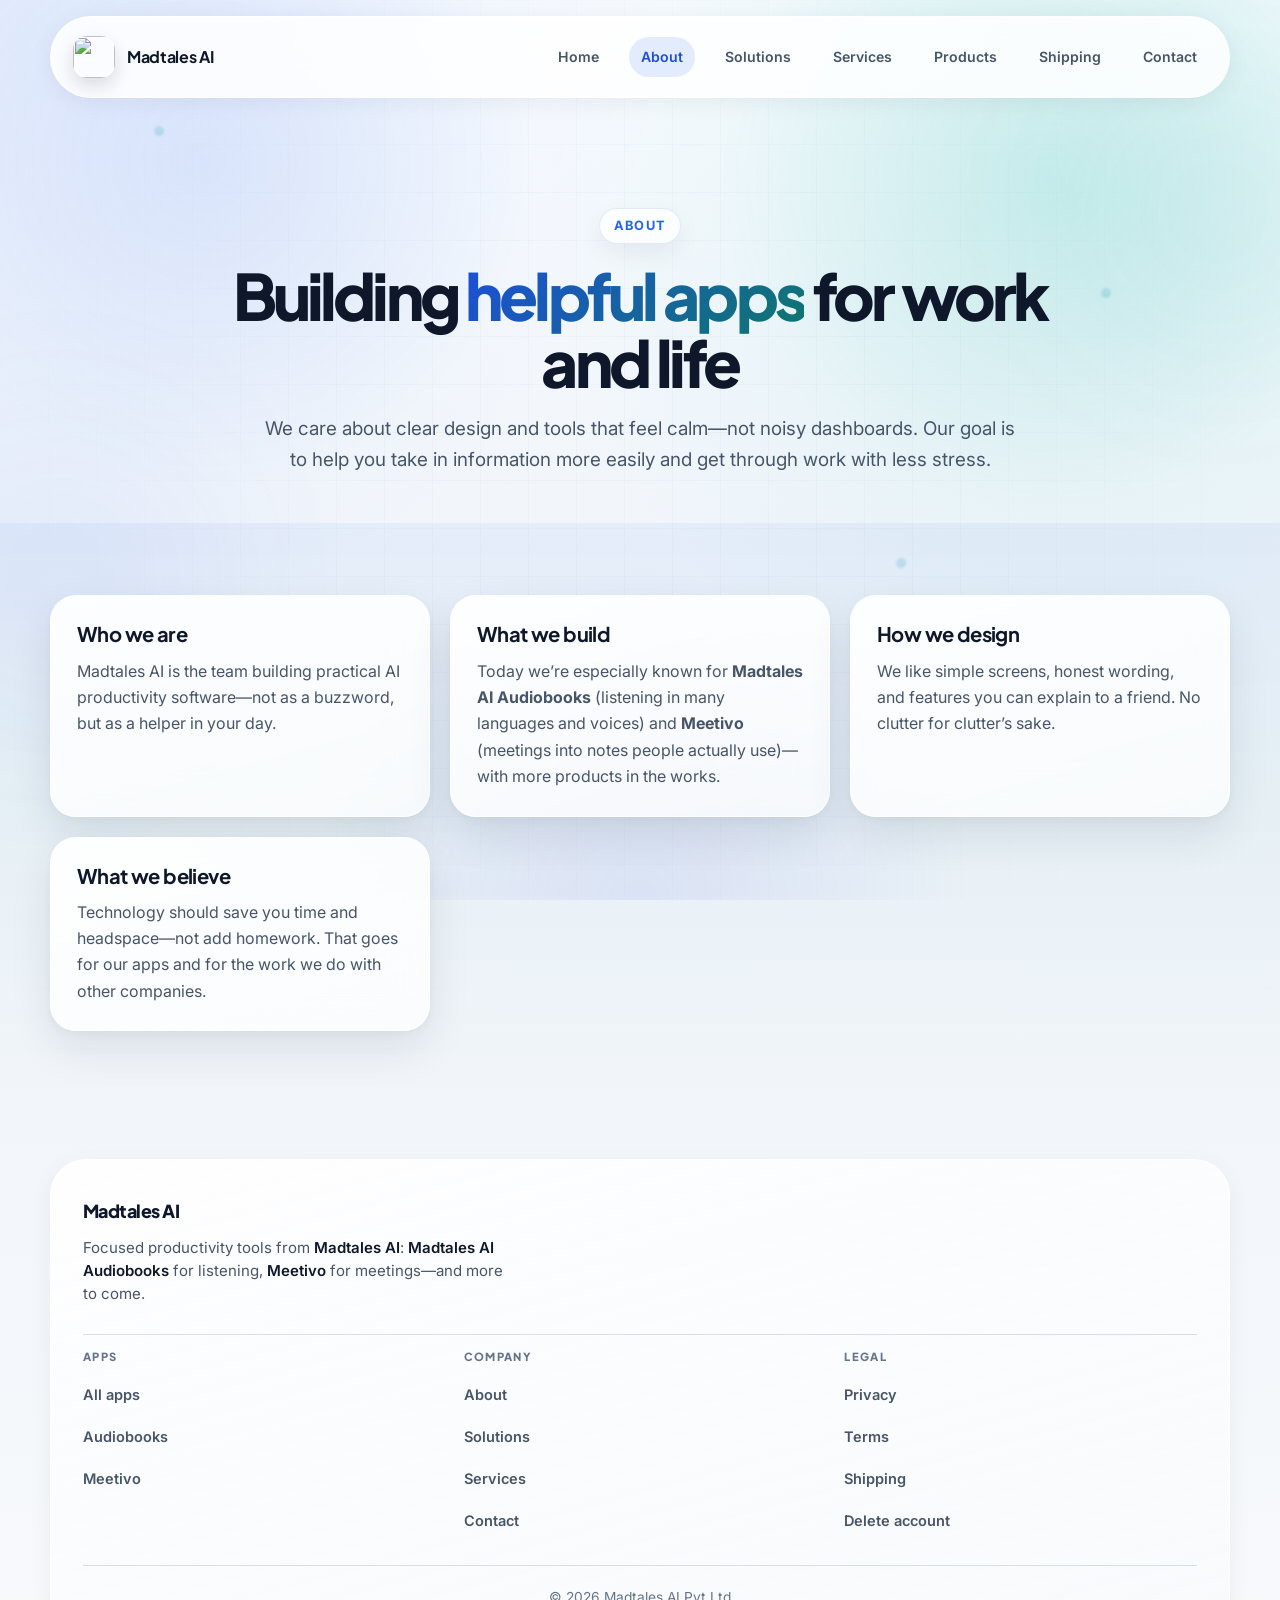
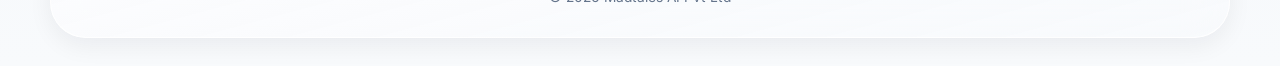
==== commit d8fa3064: "website final update" ====
--- a/about.html
+++ b/about.html
@@ -43,15 +43,7 @@
           <a href="services.html">Services</a>
           <a href="products.html">Products</a>
           <a href="shipping.html">Shipping</a>
-          <a href="index.html#contact">Contact</a>
-          <div class="nav-drawer-cta">
-            <a href="products.html" class="button button-ghost nav-drawer-btn">Our apps</a>
-            <a href="index.html#contact" class="button button-primary nav-drawer-btn">Contact us</a>
-          </div>
-        </div>
-        <div class="nav-actions">
-          <a href="products.html" class="button button-ghost">Our apps</a>
-          <a href="index.html#contact" class="nav-cta">Contact</a>
+          <a href="contact.html">Contact</a>
         </div>
       </div>
     </nav>
@@ -104,7 +96,7 @@
           <a href="about.html">About</a>
           <a href="solutions.html">Solutions</a>
           <a href="services.html">Services</a>
-          <a href="index.html#contact">Contact</a>
+          <a href="contact.html">Contact</a>
         </div>
         <div class="footer-col">
           <span class="footer-heading">Legal</span>
--- a/style.css
+++ b/style.css
@@ -497,6 +497,58 @@
   padding: 48px 0 56px;
 }
 
+.home-page .hero {
+  padding-top: 28px;
+}
+
+.home-page .hero-grid {
+  background: transparent;
+  border-radius: 0;
+  padding: 0;
+  border: 0;
+  box-shadow: none;
+}
+
+.home-page .hero-copy .eyebrow {
+  background: rgba(255, 255, 255, 0.78);
+  border-color: rgba(37, 99, 235, 0.2);
+  color: var(--brand-strong);
+}
+
+.home-page .hero-title {
+  color: var(--text);
+}
+
+.home-page .hero-subtitle {
+  color: var(--text-soft);
+}
+
+.clarity-list {
+  margin-top: 18px;
+  display: grid;
+  gap: 10px;
+  list-style: none;
+  padding: 0;
+}
+
+.clarity-list li {
+  padding: 11px 14px;
+  border: 1px solid rgba(148, 163, 184, 0.28);
+  border-radius: 14px;
+  color: var(--text);
+  background: rgba(255, 255, 255, 0.74);
+  line-height: 1.45;
+  animation: flowPulse 4.2s ease-in-out infinite;
+}
+
+.clarity-list li:nth-child(2) {
+  animation-delay: 0.35s;
+}
+
+.clarity-list li:nth-child(3) {
+  animation-delay: 0.7s;
+}
+
 .intro-strip {
   padding: 36px 0 8px;
   width: min(1180px, calc(100% - 48px));
@@ -774,6 +826,64 @@
   border-radius: 26px;
   background: linear-gradient(160deg, rgba(30, 41, 59, 0.95), rgba(15, 23, 42, 0.98));
   box-shadow: var(--shadow-lg);
+}
+
+.automation-flow {
+  position: relative;
+}
+
+.flow-grid {
+  display: grid;
+  grid-template-columns: repeat(3, minmax(0, 1fr));
+  gap: 18px;
+}
+
+.flow-card {
+  position: relative;
+  border-radius: 22px;
+  padding: 22px;
+  border: 1px solid rgba(148, 163, 184, 0.28);
+  background: linear-gradient(165deg, rgba(255, 255, 255, 0.9), rgba(241, 245, 249, 0.86));
+  box-shadow: var(--shadow-sm);
+}
+
+.flow-card::after {
+  content: "";
+  position: absolute;
+  right: -12px;
+  top: 50%;
+  width: 24px;
+  height: 2px;
+  background: linear-gradient(90deg, rgba(16, 185, 129, 0.7), rgba(37, 99, 235, 0.4));
+}
+
+.flow-card:last-child::after {
+  display: none;
+}
+
+.flow-step {
+  display: inline-flex;
+  align-items: center;
+  min-height: 28px;
+  padding: 0 10px;
+  border-radius: 999px;
+  font-size: 0.72rem;
+  font-weight: 700;
+  letter-spacing: 0.08em;
+  text-transform: uppercase;
+  color: var(--brand-strong);
+  background: rgba(37, 99, 235, 0.1);
+}
+
+.flow-card h3 {
+  margin-top: 12px;
+  font-size: 1.15rem;
+  letter-spacing: -0.02em;
+}
+
+.flow-card p {
+  margin-top: 8px;
+  color: var(--text-soft);
 }
 
 .product-card-media {
@@ -1979,6 +2089,7 @@
   overflow: hidden;
   display: -webkit-box;
   -webkit-line-clamp: 3;
+  line-clamp: 3;
   -webkit-box-orient: vertical;
   min-height: 4.8em;
 }
@@ -2355,6 +2466,11 @@
   100% { transform: translate3d(0, 0, 0) scale(0.95); }
 }
 
+@keyframes flowPulse {
+  0%, 100% { border-color: rgba(148, 163, 184, 0.28); }
+  50% { border-color: rgba(52, 211, 153, 0.46); }
+}
+
 @media (max-width: 1100px) {
   .footer-grid {
     grid-template-columns: repeat(2, minmax(0, 1fr));
@@ -2376,6 +2492,14 @@
     max-width: min(480px, 100%);
     margin-left: auto;
     margin-right: auto;
+  }
+
+  .flow-grid {
+    grid-template-columns: 1fr;
+  }
+
+  .flow-card::after {
+    display: none;
   }
 
   .hero-visual-card {
@@ -2465,6 +2589,10 @@
     text-align: center;
   }
 
+  .home-page .hero-grid {
+    padding: 0;
+  }
+
   .hero-copy .hero-subtitle,
   .hero-content .hero-subtitle,
   .hero-content .subtitle {
@@ -2501,6 +2629,11 @@
   .hero-showcase-lead {
     margin-left: auto;
     margin-right: auto;
+  }
+
+  .clarity-list {
+    text-align: left;
+    width: 100%;
   }
 
   figure.device-showcase {
@@ -2614,6 +2747,10 @@
     padding: 28px 0 40px;
   }
 
+  .home-page .hero-grid {
+    border-radius: 0;
+  }
+
   .hero-showcase-grid {
     max-width: none;
     width: 100%;
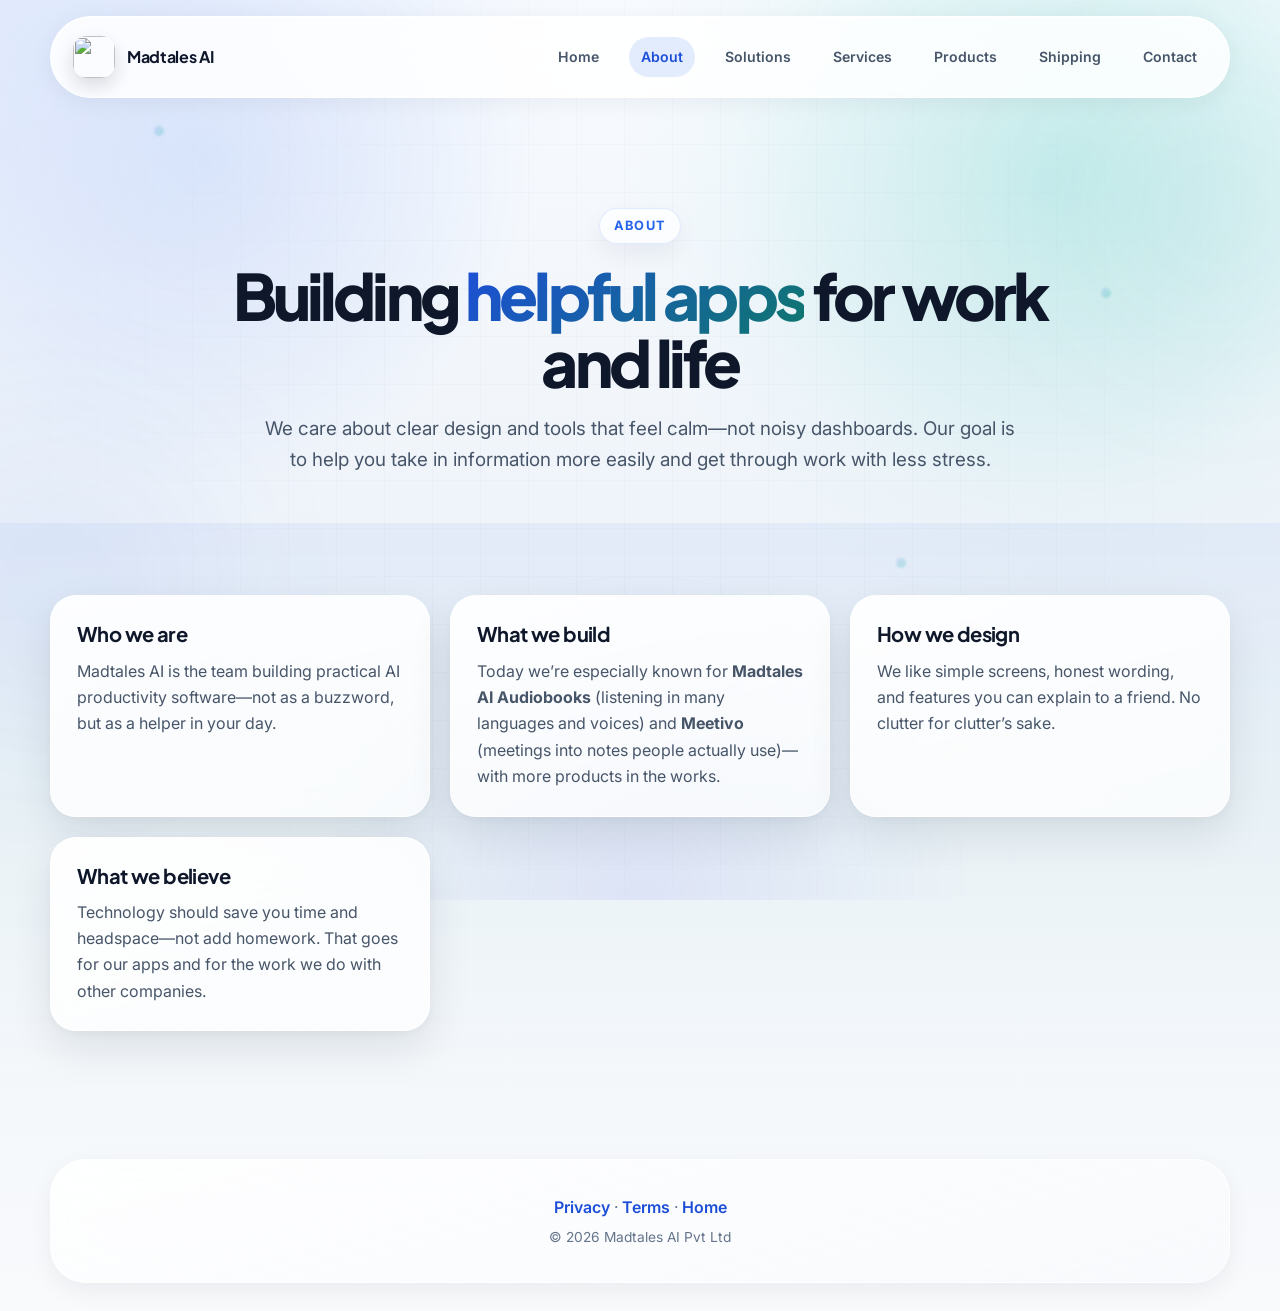
==== commit bfdf4a2a: "delete account modifications" ====
--- a/about.html
+++ b/about.html
@@ -79,34 +79,9 @@
     </section>
     </main>
 
-    <footer class="footer">
-      <div class="footer-brand">
-        <span class="footer-logo">Madtales AI</span>
-        <p class="footer-tagline">Focused productivity tools from <strong>Madtales AI</strong>: <strong>Madtales AI Audiobooks</strong> for listening, <strong>Meetivo</strong> for meetings—and more to come.</p>
-      </div>
-      <div class="footer-grid">
-        <div class="footer-col">
-          <span class="footer-heading">Apps</span>
-          <a href="products.html">All apps</a>
-          <a href="madtales.html">Audiobooks</a>
-          <a href="meetivo.html">Meetivo</a>
-        </div>
-        <div class="footer-col">
-          <span class="footer-heading">Company</span>
-          <a href="about.html">About</a>
-          <a href="solutions.html">Solutions</a>
-          <a href="services.html">Services</a>
-          <a href="contact.html">Contact</a>
-        </div>
-        <div class="footer-col">
-          <span class="footer-heading">Legal</span>
-          <a href="privacy-policy.html">Privacy</a>
-          <a href="terms.html">Terms</a>
-          <a href="shipping.html">Shipping</a>
-          <a href="delete-account-info.html">Delete account</a>
-        </div>
-      </div>
-      <p class="footer-copy">&copy; 2026 Madtales AI Pvt Ltd</p>
+    <footer class="footer footer--compact">
+        <p><a href="privacy-policy.html">Privacy</a> · <a href="terms.html">Terms</a> · <a href="index.html">Home</a></p>
+        <p class="footer-copy">&copy; 2026 Madtales AI Pvt Ltd</p>
     </footer>
   </div>
 
